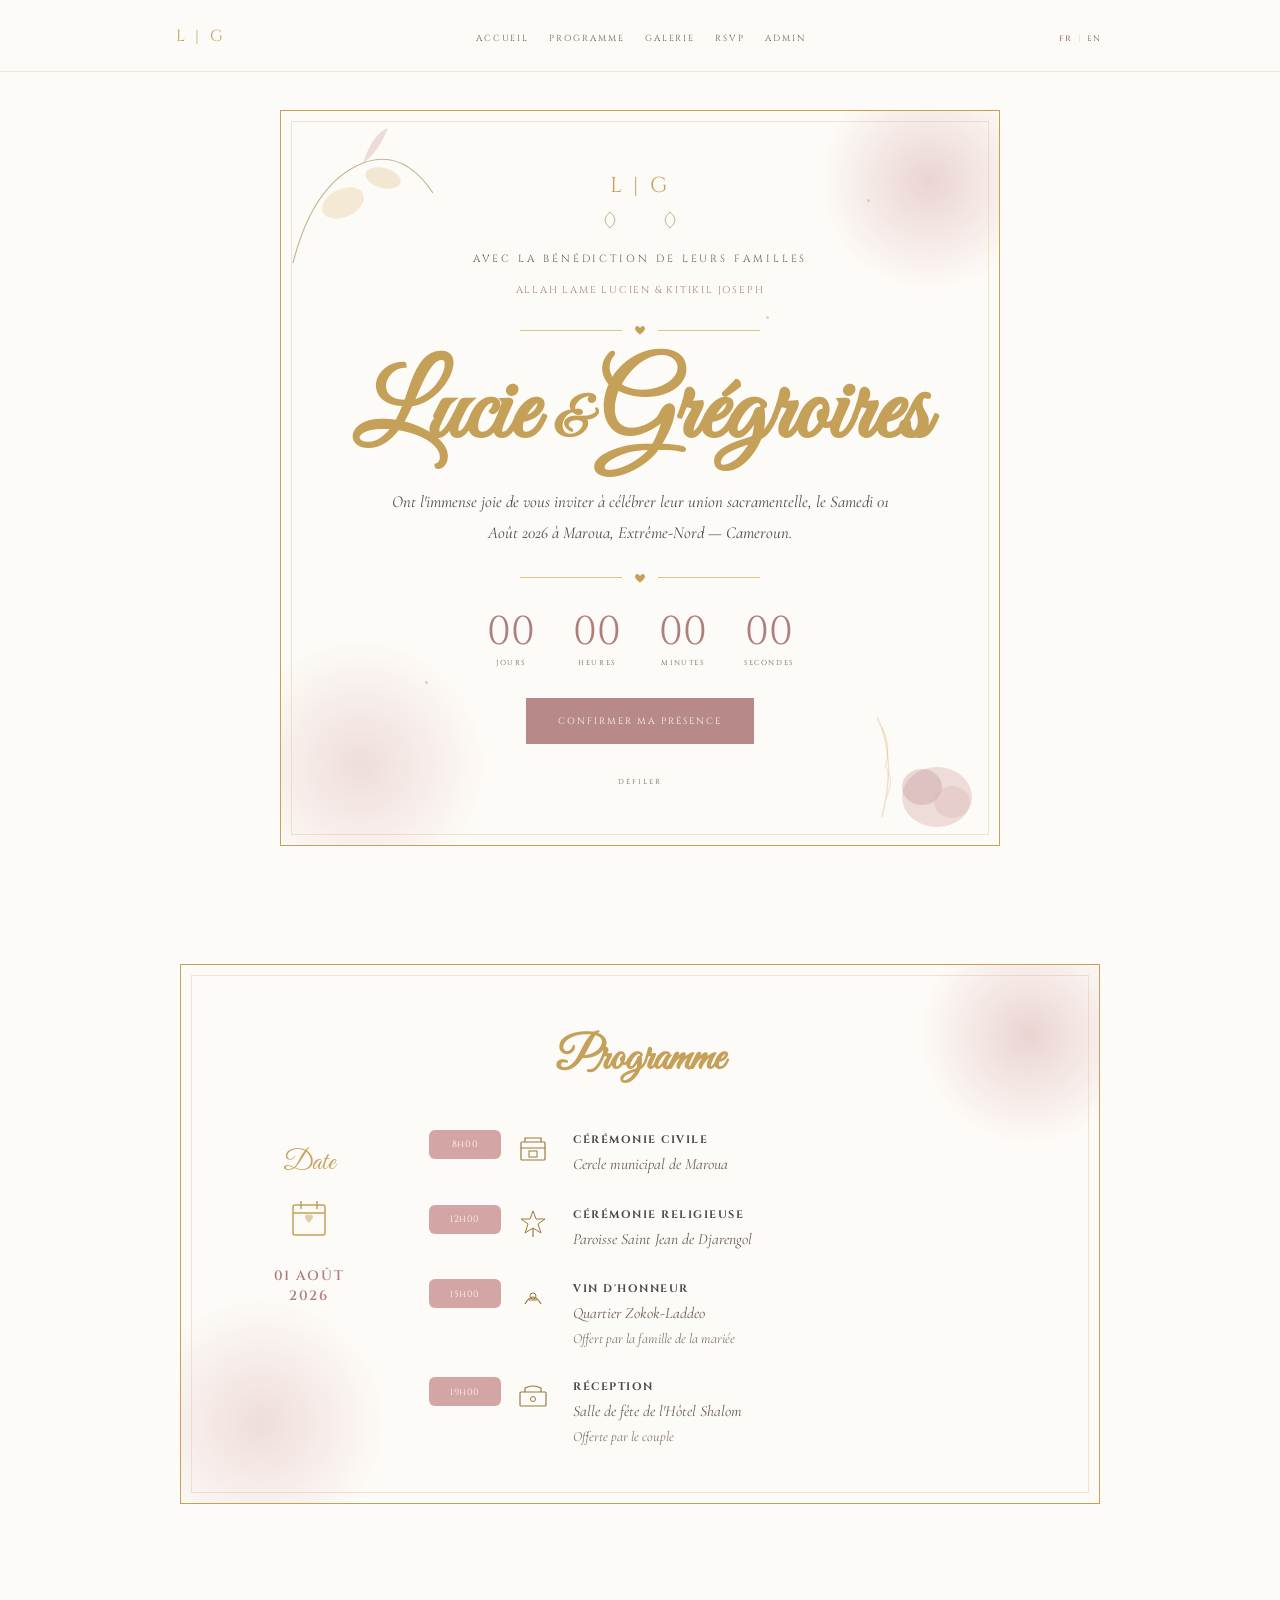
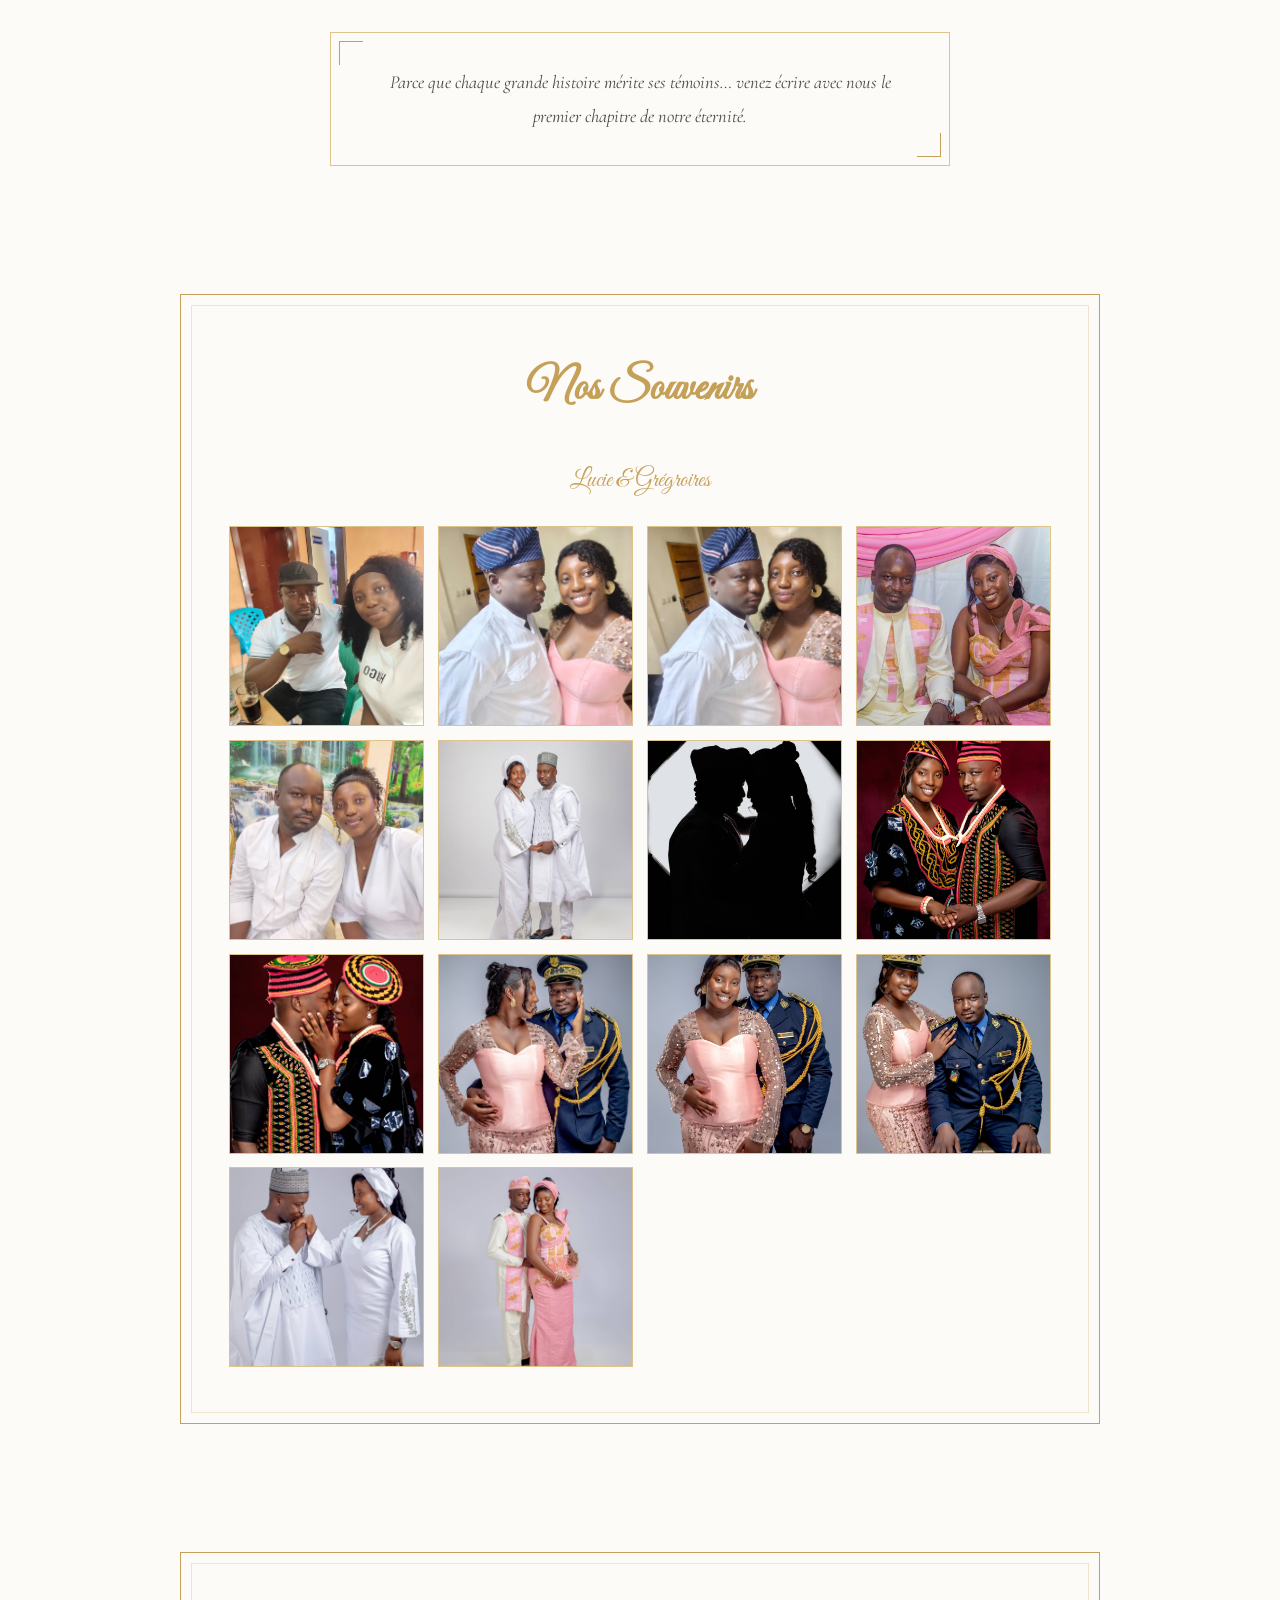
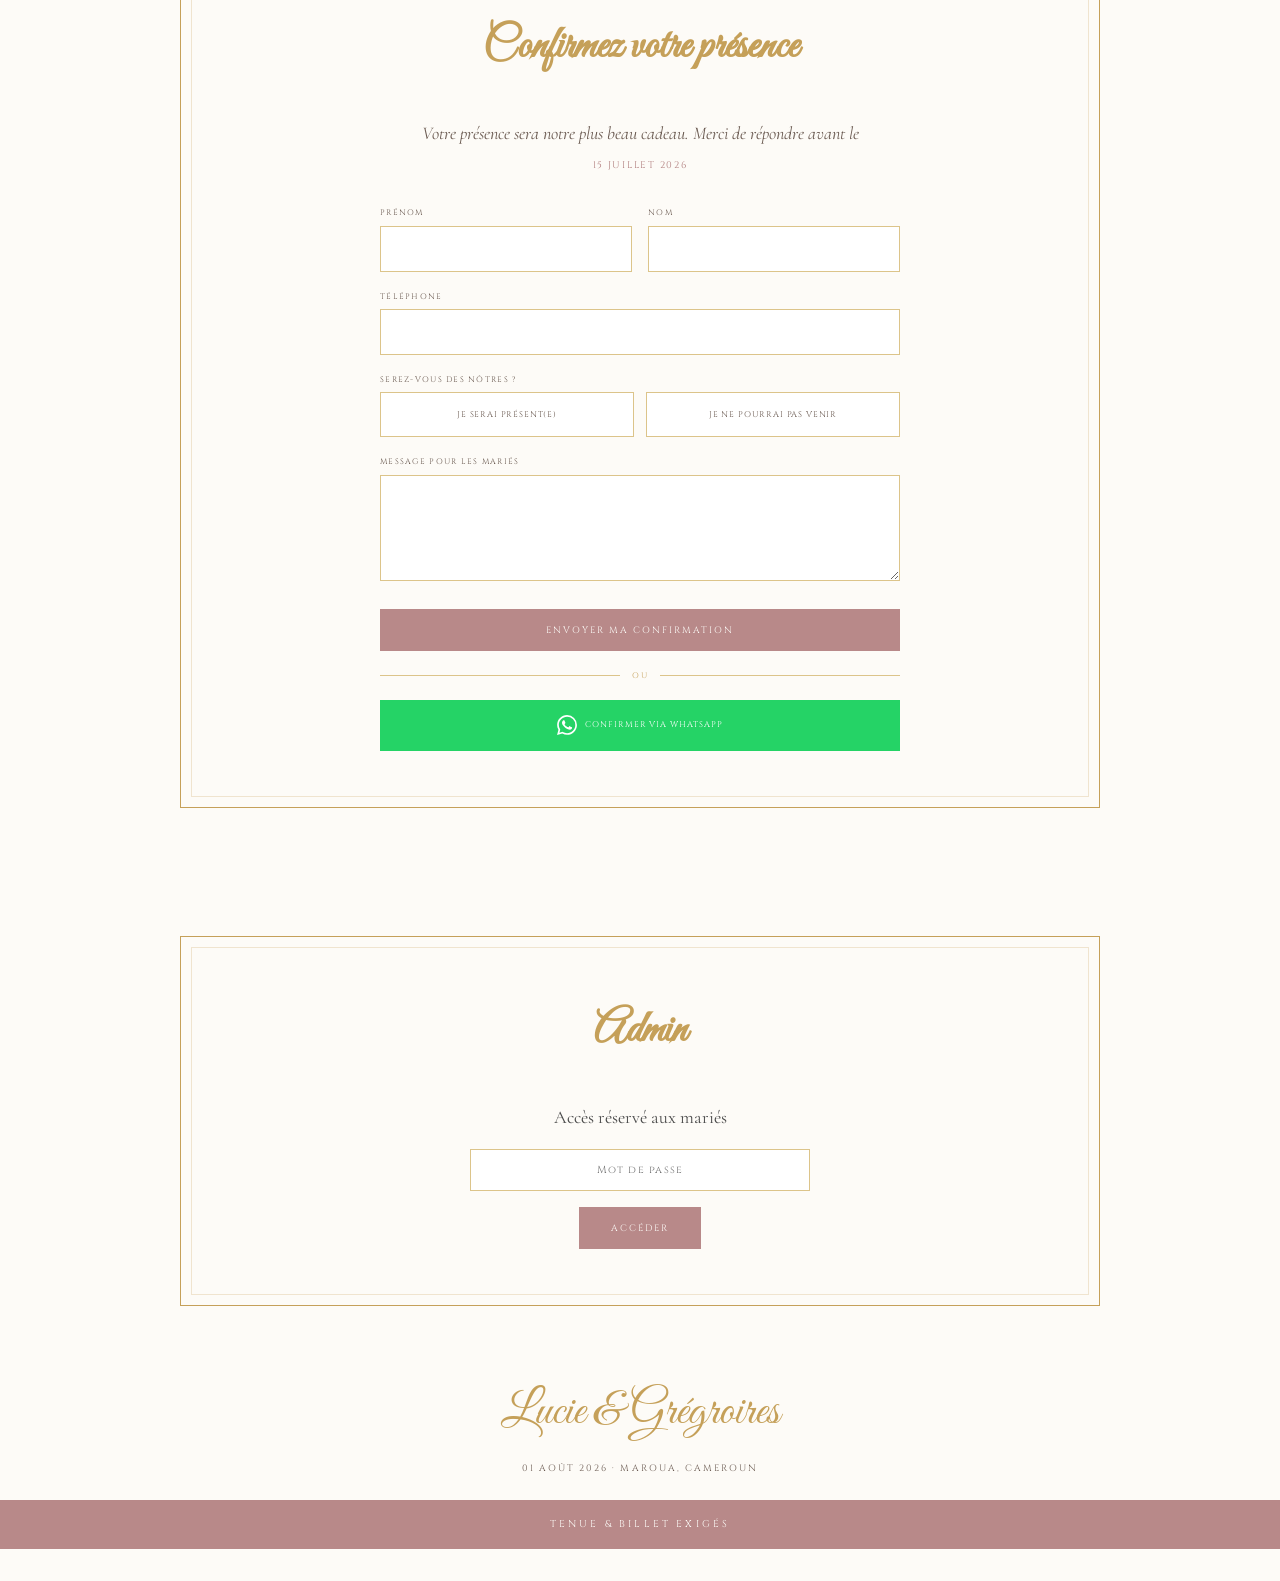
==== index.html @ 11c2cae5 "Corriger familles avec et et prenom Gregroires Co-authored-by: Cursor <cursoragent@cursor.com>" ====
<!DOCTYPE html>
<html lang="fr">
<head>
  <meta charset="UTF-8" />
  <meta name="viewport" content="width=device-width, initial-scale=1.0" />
  <meta name="description" content="Lucie & Grégroires — Mariage le 1er août 2026 à Maroua, Cameroun" />
  <title>Lucie & Grégroires — Mariage</title>
  <link rel="preconnect" href="https://fonts.googleapis.com" />
  <link rel="preconnect" href="https://fonts.gstatic.com" crossorigin />
  <link href="https://fonts.googleapis.com/css2?family=Cinzel:wght@400;500;600&family=Cormorant+Garamond:ital,wght@0,400;0,500;1,400;1,500&family=Great+Vibes&display=swap" rel="stylesheet" />
  <link rel="stylesheet" href="css/style.css" />
</head>
<body>

  <header class="site-header" id="header">
    <nav class="nav">
      <a href="#accueil" class="nav-logo">L | G</a>
      <ul class="nav-links" id="navLinks">
        <li><a href="#accueil" data-i18n="nav.home">Accueil</a></li>
        <li><a href="#programme" data-i18n="nav.program">Programme</a></li>
        <li><a href="#galerie" data-i18n="nav.story">Galerie</a></li>
        <li><a href="#rsvp" data-i18n="nav.rsvp">RSVP</a></li>
        <li><a href="#dashboard" data-i18n="nav.dashboard">Admin</a></li>
      </ul>
      <div class="nav-actions">
        <div class="lang-switch">
          <button type="button" class="lang-btn active" data-lang="fr">FR</button>
          <span class="lang-sep">|</span>
          <button type="button" class="lang-btn" data-lang="en">EN</button>
        </div>
        <button class="nav-toggle" id="navToggle" aria-label="Menu"><span></span><span></span><span></span></button>
      </div>
    </nav>
  </header>

  <!-- ═══ HERO — reproduction du faire-part ═══ -->
  <section class="hero" id="accueil">
    <div class="hero-card invitation-card reveal" id="heroParallax">
      <div class="wc-tr"></div>
      <div class="wc-bl"></div>
      <div class="sparkle-field" aria-hidden="true">
        <span class="sparkle" style="top:12%;right:18%"></span>
        <span class="sparkle" style="top:28%;right:32%;animation-delay:.6s"></span>
        <span class="sparkle" style="bottom:22%;left:20%;animation-delay:1.2s"></span>
      </div>

      <!-- Floral top-left : feuilles dorées -->
      <svg class="floral floral-tl" viewBox="0 0 180 200" fill="none" aria-hidden="true">
        <path d="M20 160 Q40 80 90 60 Q130 45 160 90" stroke="#9a7a3c" stroke-width="1.2" fill="none" opacity=".6"/>
        <ellipse cx="70" cy="100" rx="22" ry="14" fill="#dcc48a" opacity=".35" transform="rotate(-25 70 100)"/>
        <ellipse cx="110" cy="75" rx="18" ry="10" fill="#c5a059" opacity=".25" transform="rotate(15 110 75)"/>
        <path d="M90 60 Q100 30 115 25 Q105 50 90 60" fill="#b88989" opacity=".3"/>
      </svg>
      <!-- Floral bottom-right : pivoine + pampas -->
      <svg class="floral floral-br" viewBox="0 0 160 180" fill="none" aria-hidden="true">
        <ellipse cx="90" cy="120" rx="35" ry="30" fill="#d4a5a5" opacity=".4"/>
        <ellipse cx="75" cy="110" rx="20" ry="18" fill="#b88989" opacity=".35"/>
        <ellipse cx="105" cy="125" rx="18" ry="16" fill="#d4a5a5" opacity=".3"/>
        <path d="M30 40 Q50 80 35 140" stroke="#dcc48a" stroke-width="1.5" fill="none" opacity=".5"/>
        <path d="M35 50 Q45 70 38 90 M38 90 Q48 100 40 120" stroke="#c5a059" stroke-width=".8" fill="none" opacity=".4"/>
      </svg>

      <div class="monogram">
        <div class="monogram-letters">L | G</div>
        <div class="monogram-leaves">
          <svg viewBox="0 0 28 20"><path d="M14 18 Q4 10 14 2 Q24 10 14 18" fill="none" stroke="currentColor" stroke-width=".8"/></svg>
          <svg viewBox="0 0 28 20"><path d="M14 18 Q4 10 14 2 Q24 10 14 18" fill="none" stroke="currentColor" stroke-width=".8"/></svg>
        </div>
      </div>

      <p class="hero-blessing" data-i18n="hero.blessing">Avec la bénédiction de leurs familles</p>
      <div class="hero-families">
        <div data-i18n="hero.families">Allah Lame Lucien & Kitikil Joseph</div>
      </div>

      <div class="heart-divider" aria-hidden="true">
        <svg viewBox="0 0 12 12"><path d="M6 10.5 C6 10.5 1 7 1 4.5 C1 3 2.5 1.5 4 2 C5 2.5 5.5 3.5 6 4 C6.5 3.5 7 2.5 8 2 C9.5 1.5 11 3 11 4.5 C11 7 6 10.5 6 10.5Z"/></svg>
      </div>

      <h1 class="hero-names">
        <span class="hero-name-part l">Lucie</span>
        <span class="amp"> & </span>
        <span class="hero-name-part g">Grégroires</span>
      </h1>

      <p class="hero-invite" data-i18n="hero.invite">Ont l'immense joie de vous inviter à célébrer leur union sacramentelle, le Samedi 01 Août 2026 à Maroua, Extrême-Nord — Cameroun.</p>

      <div class="heart-divider" aria-hidden="true">
        <svg viewBox="0 0 12 12"><path d="M6 10.5 C6 10.5 1 7 1 4.5 C1 3 2.5 1.5 4 2 C5 2.5 5.5 3.5 6 4 C6.5 3.5 7 2.5 8 2 C9.5 1.5 11 3 11 4.5 C11 7 6 10.5 6 10.5Z"/></svg>
      </div>

      <div class="countdown" id="countdown">
        <div class="countdown-item"><div class="countdown-num" id="cd-days">00</div><div class="countdown-label" data-i18n="cd.days">Jours</div></div>
        <div class="countdown-item"><div class="countdown-num" id="cd-hours">00</div><div class="countdown-label" data-i18n="cd.hours">Heures</div></div>
        <div class="countdown-item"><div class="countdown-num" id="cd-mins">00</div><div class="countdown-label" data-i18n="cd.mins">Minutes</div></div>
        <div class="countdown-item"><div class="countdown-num" id="cd-secs">00</div><div class="countdown-label" data-i18n="cd.secs">Secondes</div></div>
      </div>

      <a href="#rsvp" class="btn btn-rose" data-i18n="hero.cta">Confirmer ma présence</a>
      <div class="scroll-hint" data-i18n="hero.scroll">Défiler</div>
    </div>
  </section>

  <!-- ═══ PROGRAMME — layout faire-part (Date | Timeline) ═══ -->
  <section class="section" id="programme">
    <div class="container">
      <div class="invitation-card reveal">
        <div class="wc-tr"></div>
        <div class="wc-bl"></div>

        <h2 class="section-title">Programme</h2>

        <div class="schedule-split">
          <div class="schedule-date-col">
            <p class="schedule-date-label" data-i18n="prog.dateLabel">Date</p>
            <svg class="schedule-date-icon" viewBox="0 0 48 48" fill="none" aria-hidden="true">
              <rect x="8" y="10" width="32" height="30" rx="2" stroke="currentColor" stroke-width="1.5"/>
              <line x1="8" y1="18" x2="40" y2="18" stroke="currentColor" stroke-width="1.5"/>
              <line x1="16" y1="6" x2="16" y2="14" stroke="currentColor" stroke-width="1.5"/>
              <line x1="32" y1="6" x2="32" y2="14" stroke="currentColor" stroke-width="1.5"/>
              <path d="M24 28 C24 28 20 24 20 22 C20 20.5 21 19.5 22.5 19.5 C23.5 19.5 24 20 24 21 C24 20 24.5 19.5 25.5 19.5 C27 19.5 28 20.5 28 22 C28 24 24 28 24 28Z" fill="currentColor" opacity=".5"/>
            </svg>
            <p class="schedule-date-value"><span data-i18n="prog.dateDay">01 AOÛT</span><br><span data-i18n="prog.dateYear">2026</span></p>
          </div>

          <div class="schedule-events">
            <article class="schedule-event">
              <span class="time-badge">8h00</span>
              <svg class="event-icon" viewBox="0 0 32 32" fill="none"><rect x="4" y="10" width="24" height="18" rx="1" stroke="currentColor" stroke-width="1.2"/><path d="M8 10V6h16v4M4 16h24" stroke="currentColor" stroke-width="1.2"/><rect x="12" y="19" width="8" height="6" stroke="currentColor" stroke-width="1"/></svg>
              <div class="event-info">
                <h3 data-i18n="evt.civil.title">Cérémonie Civile</h3>
                <p data-i18n="evt.civil.place">Cercle municipal de Maroua</p>
              </div>
            </article>
            <article class="schedule-event">
              <span class="time-badge">12h00</span>
              <svg class="event-icon" viewBox="0 0 32 32" fill="none"><path d="M16 4 L19 12 L28 12 L21 17 L24 26 L16 21 L8 26 L11 17 L4 12 L13 12 Z" stroke="currentColor" stroke-width="1" fill="none"/><line x1="16" y1="21" x2="16" y2="30" stroke="currentColor" stroke-width="1.2"/></svg>
              <div class="event-info">
                <h3 data-i18n="evt.religious.title">Cérémonie Religieuse</h3>
                <p data-i18n="evt.religious.place">Paroisse Saint Jean de Djarengol</p>
              </div>
            </article>
            <article class="schedule-event">
              <span class="time-badge">15h00</span>
              <svg class="event-icon" viewBox="0 0 32 32" fill="none"><path d="M8 22 Q16 8 24 22" stroke="currentColor" stroke-width="1.2" fill="none"/><line x1="12" y1="18" x2="20" y2="18" stroke="currentColor" stroke-width="1"/><circle cx="16" cy="14" r="3" stroke="currentColor" stroke-width="1"/></svg>
              <div class="event-info">
                <h3 data-i18n="evt.vin.title">Vin d'Honneur</h3>
                <p data-i18n="evt.vin.place">Quartier Zokok-Laddeo</p>
                <p class="note" data-i18n="evt.vin.note">Offert par la famille de la mariée</p>
              </div>
            </article>
            <article class="schedule-event">
              <span class="time-badge">19h00</span>
              <svg class="event-icon" viewBox="0 0 32 32" fill="none"><rect x="3" y="12" width="26" height="14" rx="1" stroke="currentColor" stroke-width="1.2"/><path d="M8 12V8 Q16 4 24 8v4" stroke="currentColor" stroke-width="1.2" fill="none"/><circle cx="16" cy="19" r="2.5" stroke="currentColor" stroke-width="1"/></svg>
              <div class="event-info">
                <h3 data-i18n="evt.reception.title">Réception</h3>
                <p data-i18n="evt.reception.place">Salle de fête de l'Hôtel Shalom</p>
                <p class="note" data-i18n="evt.reception.note">Offerte par le couple</p>
              </div>
            </article>
          </div>
        </div>
      </div>
    </div>
  </section>

  <!-- ═══ CITATION (cadre doré du faire-part) ═══ -->
  <section class="section">
    <div class="container reveal">
      <div class="quote-frame">
        <p class="quote-text" data-i18n="quote.text">Parce que chaque grande histoire mérite ses témoins… venez écrire avec nous le premier chapitre de notre éternité.</p>
      </div>
    </div>
  </section>

  <!-- ═══ GALERIE PHOTOS ═══ -->
  <section class="section" id="galerie">
    <div class="container">
      <div class="invitation-card reveal">
        <h2 class="section-title" data-i18n="story.title">Nos Souvenirs</h2>
        <p style="text-align:center;font-family:var(--font-script);font-size:1.5rem;color:var(--gold)" data-i18n="story.sub">Lucie & Grégroires</p>
        <div class="photo-gallery" id="photoGallery"></div>
      </div>
    </div>
  </section>

  <!-- ═══ RSVP ═══ -->
  <section class="section" id="rsvp">
    <div class="container">
      <div class="invitation-card reveal">
        <h2 class="section-title" data-i18n="rsvp.title">Confirmez votre présence</h2>
        <p class="rsvp-intro" data-i18n="rsvp.intro">Votre présence sera notre plus beau cadeau. Merci de répondre avant le</p>
        <p class="rsvp-deadline" data-i18n="rsvp.deadline">15 Juillet 2026</p>

        <form class="rsvp-form" id="rsvpForm">
          <div class="form-row two-col">
            <div><label for="firstName" data-i18n="rsvp.first">Prénom</label><input type="text" id="firstName" required autocomplete="given-name" /></div>
            <div><label for="lastName" data-i18n="rsvp.last">Nom</label><input type="text" id="lastName" required autocomplete="family-name" /></div>
          </div>
          <div class="form-row"><label for="phone" data-i18n="rsvp.phone">Téléphone</label><input type="tel" id="phone" required autocomplete="tel" /></div>
          <div class="form-row">
            <label data-i18n="rsvp.attend">Serez-vous des nôtres ?</label>
            <div class="attendance-toggle">
              <button type="button" class="attendance-btn" data-value="yes" data-i18n="rsvp.yes">Je serai présent(e)</button>
              <button type="button" class="attendance-btn" data-value="no" data-i18n="rsvp.no">Je ne pourrai pas venir</button>
            </div>
          </div>
          <div class="form-row guests-row" id="guestsRow">
            <label for="guests" data-i18n="rsvp.guests">Nombre de personnes</label>
            <select id="guests"><option value="1">1</option><option value="2">2</option><option value="3">3</option><option value="4">4</option><option value="5">5</option></select>
          </div>
          <div class="form-row"><label for="message" data-i18n="rsvp.message">Message pour les mariés</label><textarea id="message" rows="4"></textarea></div>
          <button type="submit" class="btn btn-rose" style="width:100%" data-i18n="rsvp.submit">Envoyer ma confirmation</button>
          <div class="rsvp-or" data-i18n="rsvp.or">OU</div>
          <a href="#" class="btn-whatsapp" id="whatsappBtn" target="_blank" rel="noopener">
            <svg viewBox="0 0 24 24"><path d="M17.472 14.382c-.297-.149-1.758-.867-2.03-.967-.273-.099-.471-.148-.67.15-.197.297-.767.966-.94 1.164-.173.199-.347.223-.644.075-.297-.15-1.255-.463-2.39-1.475-.883-.788-1.48-1.761-1.653-2.059-.173-.297-.018-.458.13-.606.134-.133.298-.347.446-.52.149-.174.198-.298.298-.497.099-.198.05-.371-.025-.52-.075-.149-.669-1.612-.916-2.207-.242-.579-.487-.5-.669-.51-.173-.008-.371-.01-.57-.01-.198 0-.52.074-.792.372-.272.297-1.04 1.016-1.04 2.479 0 1.462 1.065 2.875 1.213 3.074.149.198 2.096 3.2 5.077 4.487.709.306 1.262.489 1.694.625.712.227 1.36.195 1.871.118.571-.085 1.758-.719 2.006-1.413.248-.694.248-1.289.173-1.413-.074-.124-.272-.198-.57-.347m-5.421 7.403h-.004a9.87 9.87 0 01-5.031-1.378l-.361-.214-3.741.982.998-3.648-.235-.374a9.86 9.86 0 01-1.51-5.26c.001-5.45 4.436-9.884 9.888-9.884 2.64 0 5.122 1.03 6.988 2.898a9.825 9.825 0 012.893 6.994c-.003 5.45-4.435 9.884-9.885 9.884m8.413-18.297A11.815 11.815 0 0012.05 0C5.495 0 .16 5.335.157 11.892c0 2.096.547 4.142 1.588 5.945L.057 24l6.305-1.654a11.882 11.882 0 005.683 1.448h.005c6.554 0 11.89-5.335 11.893-11.893a11.821 11.821 0 00-3.48-8.413z"/></svg>
            <span data-i18n="rsvp.whatsapp">Confirmer via WhatsApp</span>
          </a>
        </form>

        <div class="rsvp-success" id="rsvpSuccess">
          <p class="success-title" data-i18n="rsvp.success.title">Merci !</p>
          <p data-i18n="rsvp.success.text">Votre confirmation a été enregistrée.</p>
        </div>
      </div>
    </div>
  </section>

  <!-- ═══ TABLEAU DE BORD ═══ -->
  <section class="section" id="dashboard">
    <div class="container">
      <div class="invitation-card reveal">
        <h2 class="section-title">Admin</h2>
        <div class="dashboard-lock" id="dashLock">
          <p data-i18n="dash.lock">Accès réservé aux mariés</p>
          <input type="password" id="dashPassword" placeholder="Mot de passe" data-i18n-placeholder="dash.placeholder" />
          <button type="button" class="btn btn-rose" id="dashUnlock" data-i18n="dash.unlock">Accéder</button>
          <p id="dashError" style="color:var(--rose);font-size:.85rem;margin-top:.75rem;display:none" data-i18n="dash.error">Mot de passe incorrect</p>
        </div>
        <div class="dashboard-panel" id="dashPanel">
          <div class="stats-grid">
            <div class="stat-card"><div class="stat-num" id="statTotal">0</div><div class="stat-label" data-i18n="dash.total">Réponses</div></div>
            <div class="stat-card"><div class="stat-num" id="statYes">0</div><div class="stat-label" data-i18n="dash.yes">Présents</div></div>
            <div class="stat-card"><div class="stat-num" id="statNo">0</div><div class="stat-label" data-i18n="dash.no">Absents</div></div>
            <div class="stat-card"><div class="stat-num" id="statGuests">0</div><div class="stat-label" data-i18n="dash.guests">Personnes</div></div>
          </div>
          <div class="dashboard-table-wrap">
            <table class="dashboard-table">
              <thead><tr>
                <th data-i18n="dash.col.name">Nom</th><th data-i18n="dash.col.phone">Téléphone</th>
                <th data-i18n="dash.col.attend">Présence</th><th data-i18n="dash.col.nb">Nb</th>
                <th data-i18n="dash.col.msg">Message</th><th data-i18n="dash.col.date">Date</th>
              </tr></thead>
              <tbody id="dashTableBody"></tbody>
            </table>
          </div>
          <button type="button" class="btn btn-dark" id="exportCsv" data-i18n="dash.export">Exporter CSV</button>
        </div>
      </div>
    </div>
  </section>

  <!-- ═══ FOOTER — ruban rose du faire-part ═══ -->
  <footer class="site-footer">
    <p class="footer-card">Lucie & Grégroires</p>
    <p class="footer-meta" data-i18n="footer.meta">01 Août 2026 · Maroua, Cameroun</p>
    <div class="footer-ribbon" data-i18n="footer.dress">Tenue & Billet Exigés</div>
  </footer>

  <script src="js/app.js"></script>
</body>
</html>
---- css/style.css ----
/* Lucie & Grégroires — thème faire-part */

:root {
  --paper: #fdfbf7;
  --white: #ffffff;
  --rose: #b07d7d;
  --rose-soft: #d4a5a5;
  --rose-banner: #b88989;
  --gold: #c5a059;
  --gold-light: #dcc48a;
  --gold-dark: #9a7a3c;
  --text: #4a4a4a;
  --text-soft: #6b5b52;
  --brown: #5c4033;
  --whatsapp: #25d366;
  --header-h: 72px;
  --frame: 1px solid var(--gold);
  --font-script: "Great Vibes", cursive;
  --font-display: "Cinzel", Georgia, serif;
  --font-body: "Cormorant Garamond", Georgia, serif;
}

*, *::before, *::after { box-sizing: border-box; margin: 0; padding: 0; }
html { scroll-behavior: smooth; }
body {
  font-family: var(--font-body);
  font-size: 1.125rem;
  line-height: 1.75;
  color: var(--text);
  background: var(--paper);
  overflow-x: hidden;
}
img { max-width: 100%; display: block; }
a { color: var(--rose); text-decoration: none; }
a:hover { color: var(--brown); }

.container { width: min(920px, 92vw); margin: 0 auto; }
.reveal { opacity: 0; transform: translateY(28px); transition: opacity .85s ease, transform .85s ease; }
.reveal.visible { opacity: 1; transform: translateY(0); }

/* ── Cadre faire-part ── */
.invitation-card {
  position: relative;
  background: var(--paper);
  border: var(--frame);
  padding: clamp(2rem, 5vw, 3.5rem) clamp(1.5rem, 4vw, 3rem);
  margin: 0 auto;
  overflow: hidden;
}
.invitation-card::before {
  content: "";
  position: absolute;
  inset: 10px;
  border: 1px solid rgba(197, 160, 89, .25);
  pointer-events: none;
}

.wc-tr {
  position: absolute; top: -40px; right: -40px;
  width: 220px; height: 220px;
  background: radial-gradient(circle, rgba(212,165,165,.45) 0%, transparent 70%);
  pointer-events: none;
}
.wc-bl {
  position: absolute; bottom: -50px; left: -50px;
  width: 260px; height: 260px;
  background: radial-gradient(circle, rgba(212,165,165,.35) 0%, transparent 68%);
  pointer-events: none;
}
.sparkle-field { position: absolute; inset: 0; pointer-events: none; }
.sparkle {
  position: absolute; width: 3px; height: 3px;
  background: var(--gold); border-radius: 50%; opacity: .45;
  animation: twinkle 2.8s ease-in-out infinite;
}
@keyframes twinkle { 0%,100%{opacity:.2} 50%{opacity:.8} }

.floral { position: absolute; pointer-events: none; opacity: .9; }
.floral-tl { top: -8px; left: -8px; width: min(180px, 28vw); }
.floral-br { bottom: -12px; right: -8px; width: min(160px, 26vw); }

/* ── Monogramme ── */
.monogram {
  text-align: center;
  margin-bottom: 1.25rem;
}
.monogram-letters {
  font-family: var(--font-display);
  font-size: 1.35rem;
  letter-spacing: .15em;
  color: var(--gold);
}
.monogram-leaves {
  display: flex; justify-content: center; gap: 2rem;
  margin-top: .35rem;
  color: var(--gold-dark);
  opacity: .7;
}
.monogram-leaves svg { width: 28px; height: 20px; }

.heart-divider {
  display: flex; align-items: center; justify-content: center;
  gap: .75rem; margin: 1.5rem auto; max-width: 240px;
}
.heart-divider::before, .heart-divider::after {
  content: ""; flex: 1; height: 1px; background: var(--gold-light);
}
.heart-divider svg { width: 12px; height: 12px; fill: var(--gold); flex-shrink: 0; }

/* ── Nav ── */
.site-header {
  position: fixed; top: 0; left: 0; right: 0; z-index: 200;
  height: var(--header-h);
  background: rgba(253, 251, 247, .92);
  backdrop-filter: blur(12px);
  border-bottom: 1px solid rgba(197, 160, 89, .25);
  transition: transform .35s ease;
}
.site-header.hidden { transform: translateY(-100%); }
.nav {
  max-width: 960px; margin: 0 auto; height: 100%;
  display: flex; align-items: center; justify-content: space-between;
  padding: 0 1rem; gap: .75rem;
}
.nav-logo {
  font-family: var(--font-display);
  font-size: 1rem; letter-spacing: .2em;
  color: var(--gold); text-decoration: none;
}
.nav-links { display: flex; list-style: none; gap: 1.25rem; }
.nav-links a {
  font-family: var(--font-display);
  font-size: .55rem; letter-spacing: .22em; text-transform: uppercase;
  color: var(--text-soft); text-decoration: none;
}
.nav-links a:hover { color: var(--rose); }
.nav-actions { display: flex; align-items: center; gap: .5rem; }
.lang-btn {
  background: none; border: none; cursor: pointer;
  font-family: var(--font-display); font-size: .5rem; letter-spacing: .12em;
  color: var(--text-soft); padding: .2rem;
}
.lang-btn.active { color: var(--rose); font-weight: 600; }
.lang-sep { color: var(--gold-light); font-size: .55rem; }
.nav-toggle { display: none; background: none; border: none; cursor: pointer; width: 32px; padding: 4px; }
.nav-toggle span { display: block; height: 1.5px; background: var(--text); margin: 5px 0; transition: .3s; }
.nav-toggle.open span:nth-child(1) { transform: translateY(6.5px) rotate(45deg); }
.nav-toggle.open span:nth-child(2) { opacity: 0; }
.nav-toggle.open span:nth-child(3) { transform: translateY(-6.5px) rotate(-45deg); }

/* ── Hero / faire-part principal ── */
.hero {
  min-height: 100vh;
  display: flex; align-items: center; justify-content: center;
  padding: calc(var(--header-h) + 2rem) 1rem 3rem;
}
.hero-card { max-width: 720px; width: 100%; text-align: center; }
.hero-blessing {
  font-family: var(--font-display);
  font-size: .65rem; letter-spacing: .28em; text-transform: uppercase;
  color: var(--text-soft); margin-bottom: .75rem;
}
.hero-families {
  font-family: var(--font-display);
  font-size: .62rem; letter-spacing: .18em; text-transform: uppercase;
  color: var(--rose); line-height: 2;
  margin-bottom: 1rem;
}
.hero-names {
  font-family: var(--font-script);
  font-size: clamp(4rem, 14vw, 6.5rem);
  line-height: 1.05;
  color: var(--gold);
  margin-bottom: 1rem;
  text-shadow: 0 1px 0 rgba(255,255,255,.5);
}
.hero-names .amp { font-size: .55em; vertical-align: middle; }
.hero-name-part { display: inline-block; opacity: 0; animation: fadeUp 1s ease both; }
.hero-name-part.l { animation-delay: .25s; }
.hero-name-part.g { animation-delay: .9s; }
@keyframes fadeUp { from{opacity:0;transform:translateY(18px)} to{opacity:1;transform:none} }

.hero-invite {
  font-family: var(--font-body);
  font-size: 1.05rem; font-style: italic;
  color: var(--text); max-width: 520px; margin: 0 auto 1.5rem;
  line-height: 1.85;
}

.countdown {
  display: flex; justify-content: center; flex-wrap: wrap;
  gap: clamp(.5rem, 3vw, 1.75rem); margin: 1.75rem 0;
}
.countdown-item { text-align: center; min-width: 58px; }
.countdown-num {
  font-family: var(--font-display);
  font-size: clamp(1.75rem, 5vw, 2.5rem);
  color: var(--rose); line-height: 1;
  transition: transform .25s, opacity .25s;
}
.countdown-num.tick { transform: scale(1.06); opacity: .65; }
.countdown-label {
  font-family: var(--font-display);
  font-size: .45rem; letter-spacing: .22em; text-transform: uppercase;
  color: var(--text-soft); margin-top: .35rem;
}

.btn {
  display: inline-block;
  font-family: var(--font-display);
  font-size: .58rem; letter-spacing: .22em; text-transform: uppercase;
  padding: .95rem 2rem; border: none; cursor: pointer;
  transition: transform .2s, box-shadow .2s; text-decoration: none;
}
.btn-rose {
  background: var(--rose-banner);
  color: var(--paper);
}
.btn-rose:hover {
  transform: translateY(-2px);
  box-shadow: 0 8px 22px rgba(176,125,125,.35);
  color: var(--paper);
}
.scroll-hint {
  margin-top: 2rem;
  font-family: var(--font-display);
  font-size: .45rem; letter-spacing: .28em; text-transform: uppercase;
  color: var(--text-soft);
  animation: floatY 2.5s ease-in-out infinite;
}
@keyframes floatY { 0%,100%{transform:translateY(0)} 50%{transform:translateY(6px)} }

/* ── Programme (layout faire-part) ── */
.section { padding: 4rem 1rem; }
.section-title {
  font-family: var(--font-script);
  font-size: clamp(2rem, 6vw, 2.75rem);
  color: var(--gold);
  text-align: center;
  margin-bottom: 2rem;
}

.schedule-split {
  display: grid;
  grid-template-columns: 160px 1fr;
  gap: 2rem 2.5rem;
  align-items: start;
  text-align: left;
}
.schedule-date-col { text-align: center; padding-top: .5rem; }
.schedule-date-label {
  font-family: var(--font-script);
  font-size: 1.75rem;
  color: var(--gold);
  margin-bottom: .5rem;
}
.schedule-date-icon { width: 48px; height: 48px; margin: 0 auto .75rem; color: var(--gold); }
.schedule-date-value {
  font-family: var(--font-display);
  font-size: .85rem; letter-spacing: .12em;
  color: var(--rose); font-weight: 600;
  line-height: 1.5;
}

.schedule-events { display: flex; flex-direction: column; gap: 1.75rem; }
.schedule-event {
  display: grid;
  grid-template-columns: 72px 40px 1fr;
  gap: .75rem 1rem;
  align-items: start;
}
.time-badge {
  display: inline-flex; align-items: center; justify-content: center;
  background: var(--rose-soft);
  color: var(--paper);
  font-family: var(--font-display);
  font-size: .58rem; letter-spacing: .06em;
  padding: .4rem .55rem;
  border-radius: 6px;
  min-width: 58px;
}
.event-icon { width: 32px; height: 32px; color: var(--gold-dark); margin-top: .15rem; }
.event-info h3 {
  font-family: var(--font-display);
  font-size: .68rem; letter-spacing: .14em; text-transform: uppercase;
  color: var(--text); margin-bottom: .25rem;
}
.event-info p {
  font-family: var(--font-body);
  font-style: italic; font-size: .98rem;
  color: var(--text-soft); line-height: 1.5;
}
.event-info .note { font-size: .88rem; margin-top: .15rem; opacity: .85; }

/* ── Citation encadrée ── */
.quote-frame {
  position: relative;
  max-width: 620px; margin: 0 auto;
  padding: 2rem 2.5rem;
  text-align: center;
  border: 1px solid var(--gold-light);
}
.quote-frame::before, .quote-frame::after {
  content: ""; position: absolute; width: 24px; height: 24px;
  border-color: var(--gold); border-style: solid;
}
.quote-frame::before { top: 8px; left: 8px; border-width: 1px 0 0 1px; }
.quote-frame::after { bottom: 8px; right: 8px; border-width: 0 1px 1px 0; }
.quote-text {
  font-family: var(--font-body);
  font-style: italic; font-size: 1.15rem;
  color: var(--text); line-height: 1.85;
}

/* ── Galerie ── */
.photo-gallery {
  display: grid;
  grid-template-columns: repeat(auto-fill, minmax(180px, 1fr));
  gap: .85rem;
  margin-top: 1.5rem;
}
.photo-gallery img {
  width: 100%; height: 200px; object-fit: cover;
  border: 1px solid var(--gold-light);
  transition: transform .3s;
}
.photo-gallery img:hover { transform: scale(1.02); }

/* ── RSVP ── */
.rsvp-intro { text-align: center; font-style: italic; color: var(--text-soft); }
.rsvp-deadline {
  text-align: center; margin: .5rem 0 2rem;
  font-family: var(--font-display);
  font-size: .6rem; letter-spacing: .18em; text-transform: uppercase;
  color: var(--rose);
}
.rsvp-form { display: flex; flex-direction: column; gap: 1.1rem; max-width: 520px; margin: 0 auto; }
.form-row label {
  display: block;
  font-family: var(--font-display);
  font-size: .5rem; letter-spacing: .16em; text-transform: uppercase;
  color: var(--text-soft); margin-bottom: .35rem;
}
.form-row input, .form-row select, .form-row textarea {
  width: 100%; padding: .75rem .9rem;
  font-family: var(--font-body); font-size: 1rem;
  border: 1px solid var(--gold-light);
  background: var(--white); color: var(--text);
  border-radius: 0;
}
.form-row.two-col { display: grid; grid-template-columns: 1fr 1fr; gap: 1rem; }
.attendance-toggle { display: grid; grid-template-columns: 1fr 1fr; gap: .75rem; }
.attendance-btn {
  padding: 1rem .75rem; border: 1px solid var(--gold-light);
  background: var(--white); cursor: pointer;
  font-family: var(--font-display);
  font-size: .52rem; letter-spacing: .1em; text-transform: uppercase;
  color: var(--text-soft); transition: .25s;
}
.attendance-btn.selected {
  background: var(--rose-banner); border-color: var(--rose-banner);
  color: var(--paper);
}
.guests-row { display: none; }
.guests-row.show { display: block; }
.rsvp-or {
  display: flex; align-items: center; gap: .75rem;
  font-family: var(--font-display); font-size: .5rem; letter-spacing: .2em; color: var(--gold);
}
.rsvp-or::before, .rsvp-or::after { content: ""; flex: 1; height: 1px; background: var(--gold-light); }
.btn-whatsapp {
  display: flex; align-items: center; justify-content: center; gap: .5rem;
  width: 100%; padding: .95rem;
  background: var(--whatsapp); color: white;
  font-family: var(--font-display);
  font-size: .52rem; letter-spacing: .12em; text-transform: uppercase;
  border: none; cursor: pointer; text-decoration: none;
}
.btn-whatsapp svg { width: 20px; height: 20px; fill: currentColor; }
.rsvp-success { display: none; text-align: center; padding: 2rem 0; }
.rsvp-success.show { display: block; }
.success-title { font-family: var(--font-script); font-size: 2.25rem; color: var(--gold); }

/* ── Dashboard ── */
.dashboard-lock { max-width: 340px; margin: 0 auto; text-align: center; }
.dashboard-lock input {
  width: 100%; padding: .8rem; margin: 1rem 0;
  border: 1px solid var(--gold-light); text-align: center;
  font-family: var(--font-display); font-size: .65rem; letter-spacing: .12em;
}
.dashboard-panel { display: none; }
.dashboard-panel.unlocked { display: block; }
.stats-grid {
  display: grid; grid-template-columns: repeat(4, 1fr);
  gap: .75rem; margin: 1.5rem 0;
}
.stat-card {
  border: 1px solid var(--gold-light); background: var(--white);
  padding: 1rem; text-align: center;
}
.stat-num { font-family: var(--font-display); font-size: 1.5rem; color: var(--rose); }
.stat-label {
  font-family: var(--font-display); font-size: .42rem;
  letter-spacing: .12em; text-transform: uppercase; color: var(--text-soft);
}
.dashboard-table-wrap { overflow-x: auto; border: 1px solid var(--gold-light); background: var(--white); }
.dashboard-table { width: 100%; border-collapse: collapse; font-size: .88rem; }
.dashboard-table th {
  font-family: var(--font-display); font-size: .48rem; letter-spacing: .1em;
  text-transform: uppercase; background: var(--paper);
  padding: .7rem; text-align: left; border-bottom: 1px solid var(--gold-light);
}
.dashboard-table td { padding: .65rem; border-bottom: 1px solid rgba(197,160,89,.15); color: var(--text-soft); }
.empty-cell { text-align: center; padding: 2rem !important; }
.badge { font-family: var(--font-display); font-size: .45rem; letter-spacing: .08em; text-transform: uppercase; padding: .2rem .5rem; }
.badge-yes { background: rgba(37,211,102,.12); color: #1a7a3a; }
.badge-no { background: rgba(176,125,125,.15); color: var(--rose); }
.btn-dark { background: var(--brown); color: var(--paper); margin-top: 1rem; }

/* ── Footer ruban ── */
.site-footer { text-align: center; padding: 0 0 2rem; }
.footer-card {
  font-family: var(--font-script);
  font-size: clamp(2rem, 7vw, 3rem);
  color: var(--gold);
  margin-bottom: .35rem;
}
.footer-meta {
  font-family: var(--font-display);
  font-size: .58rem; letter-spacing: .22em; text-transform: uppercase;
  color: var(--text-soft); margin-bottom: 1.5rem;
}
.footer-ribbon {
  background: var(--rose-banner);
  color: var(--paper);
  font-family: var(--font-display);
  font-size: .62rem; letter-spacing: .32em; text-transform: uppercase;
  padding: 1rem 1.5rem;
  margin-top: 1rem;
}

@media (max-width: 640px) {
  .nav-links {
    position: fixed; top: var(--header-h); left: 0; right: 0;
    background: rgba(253,251,247,.98);
    flex-direction: column; align-items: center;
    padding: 1.25rem; gap: 1rem;
    border-bottom: 1px solid var(--gold-light);
    transform: translateY(-120%); opacity: 0; pointer-events: none;
    transition: .35s;
  }
  .nav-links.open { transform: none; opacity: 1; pointer-events: auto; }
  .nav-toggle { display: block; }
  .schedule-split { grid-template-columns: 1fr; text-align: center; }
  .schedule-event { grid-template-columns: 1fr; text-align: center; justify-items: center; }
  .form-row.two-col, .attendance-toggle, .stats-grid { grid-template-columns: 1fr; }
}
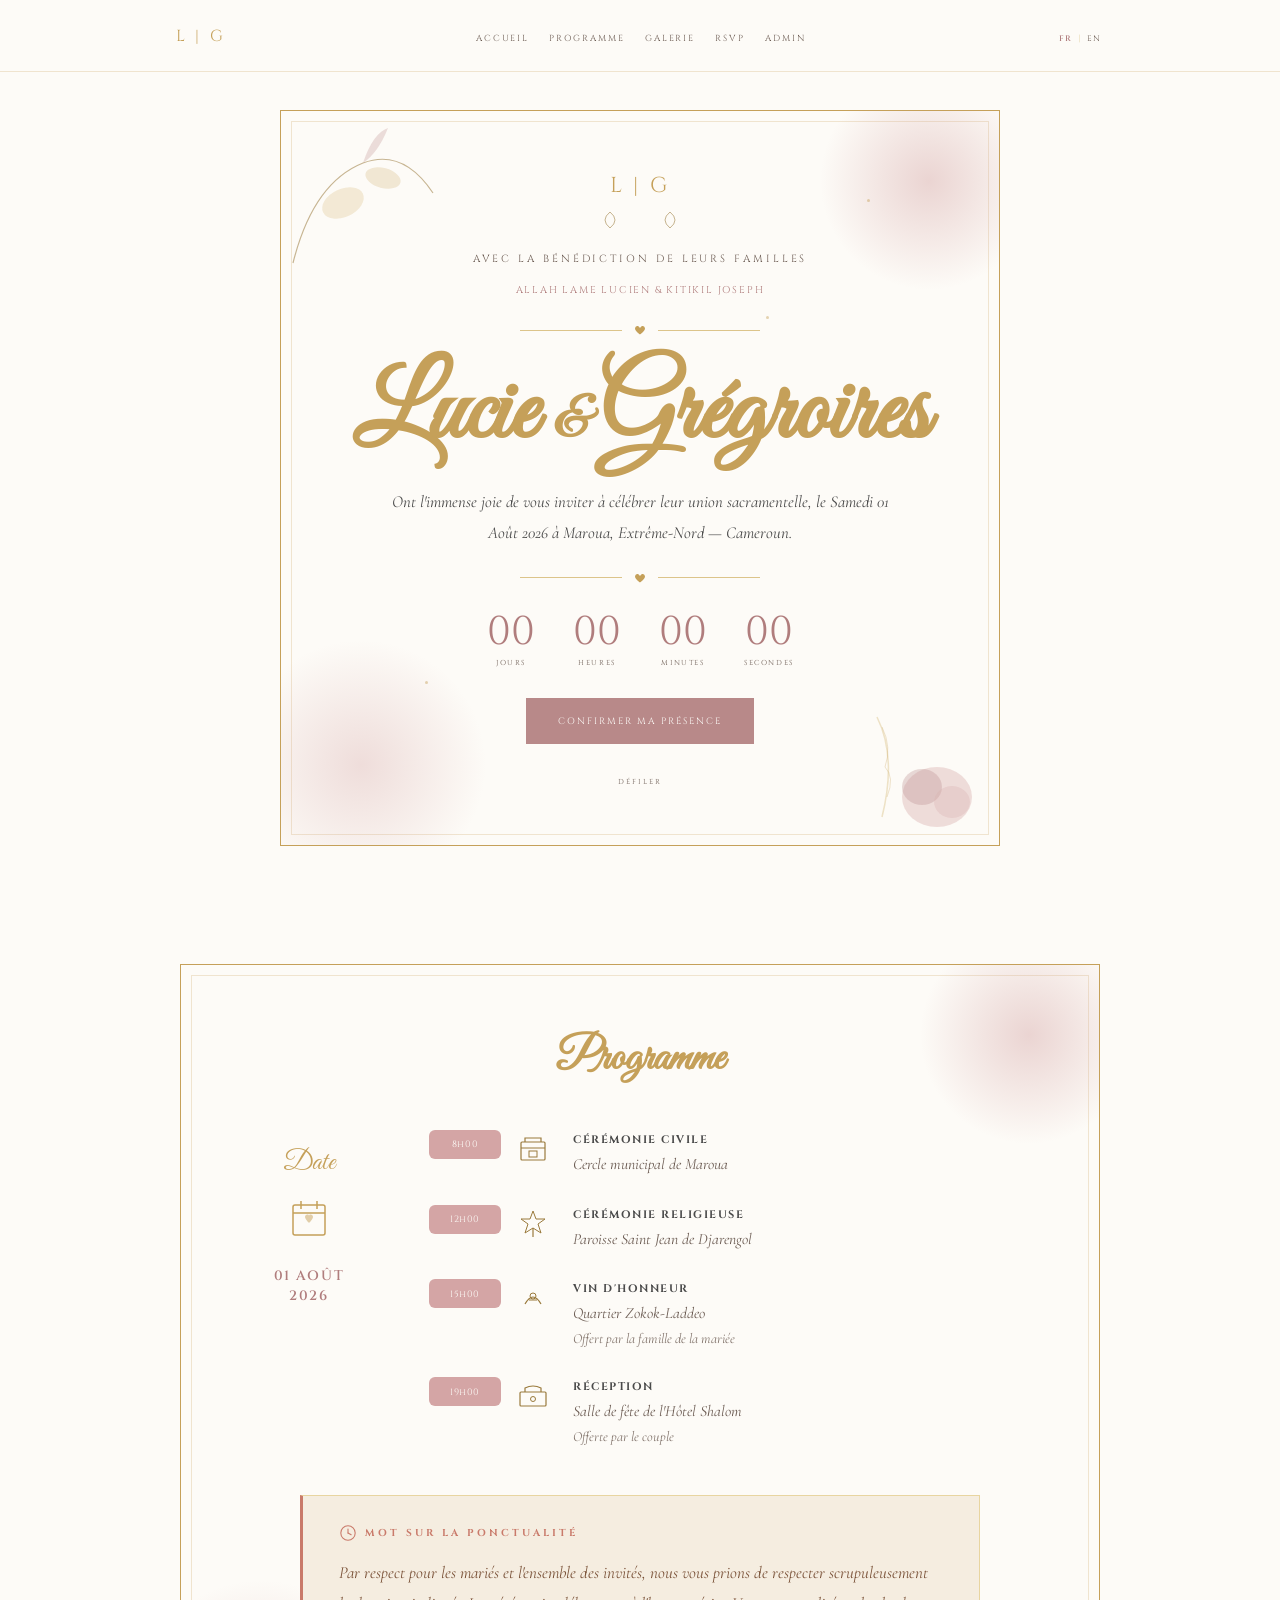
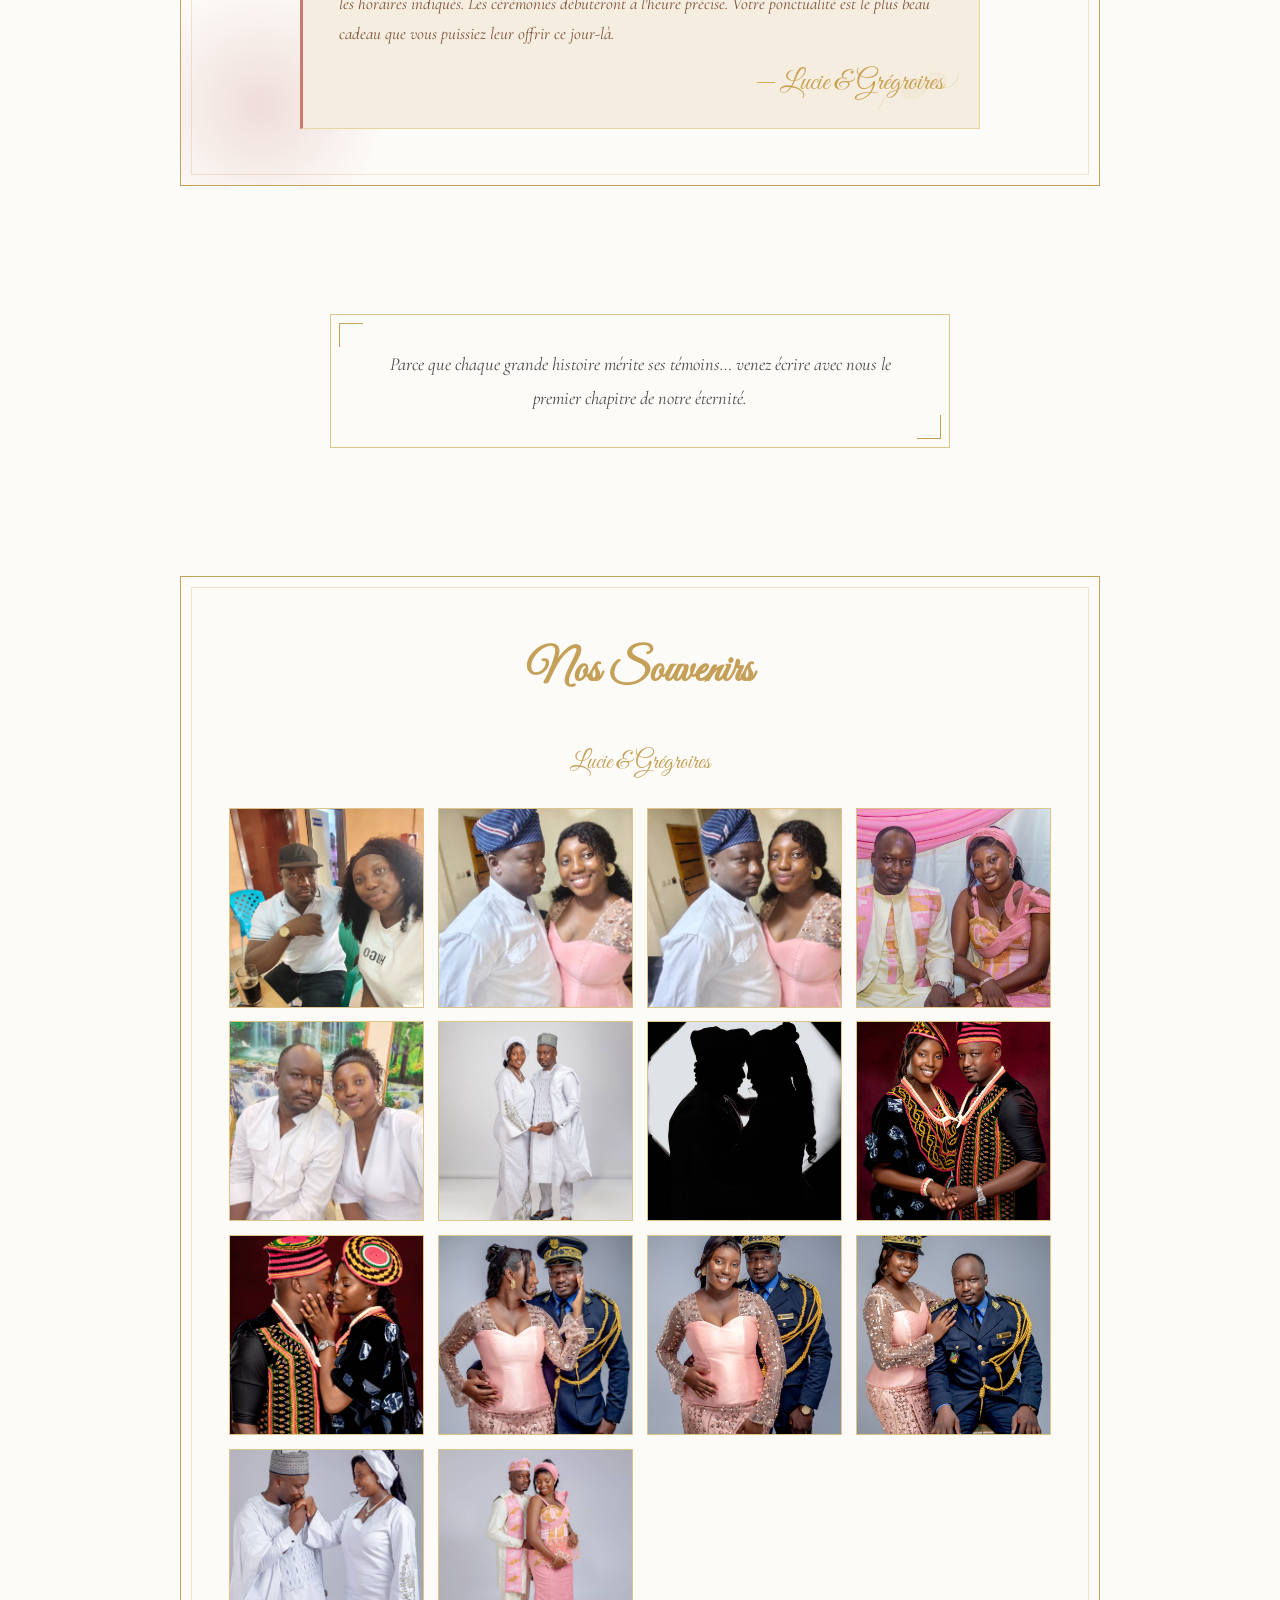
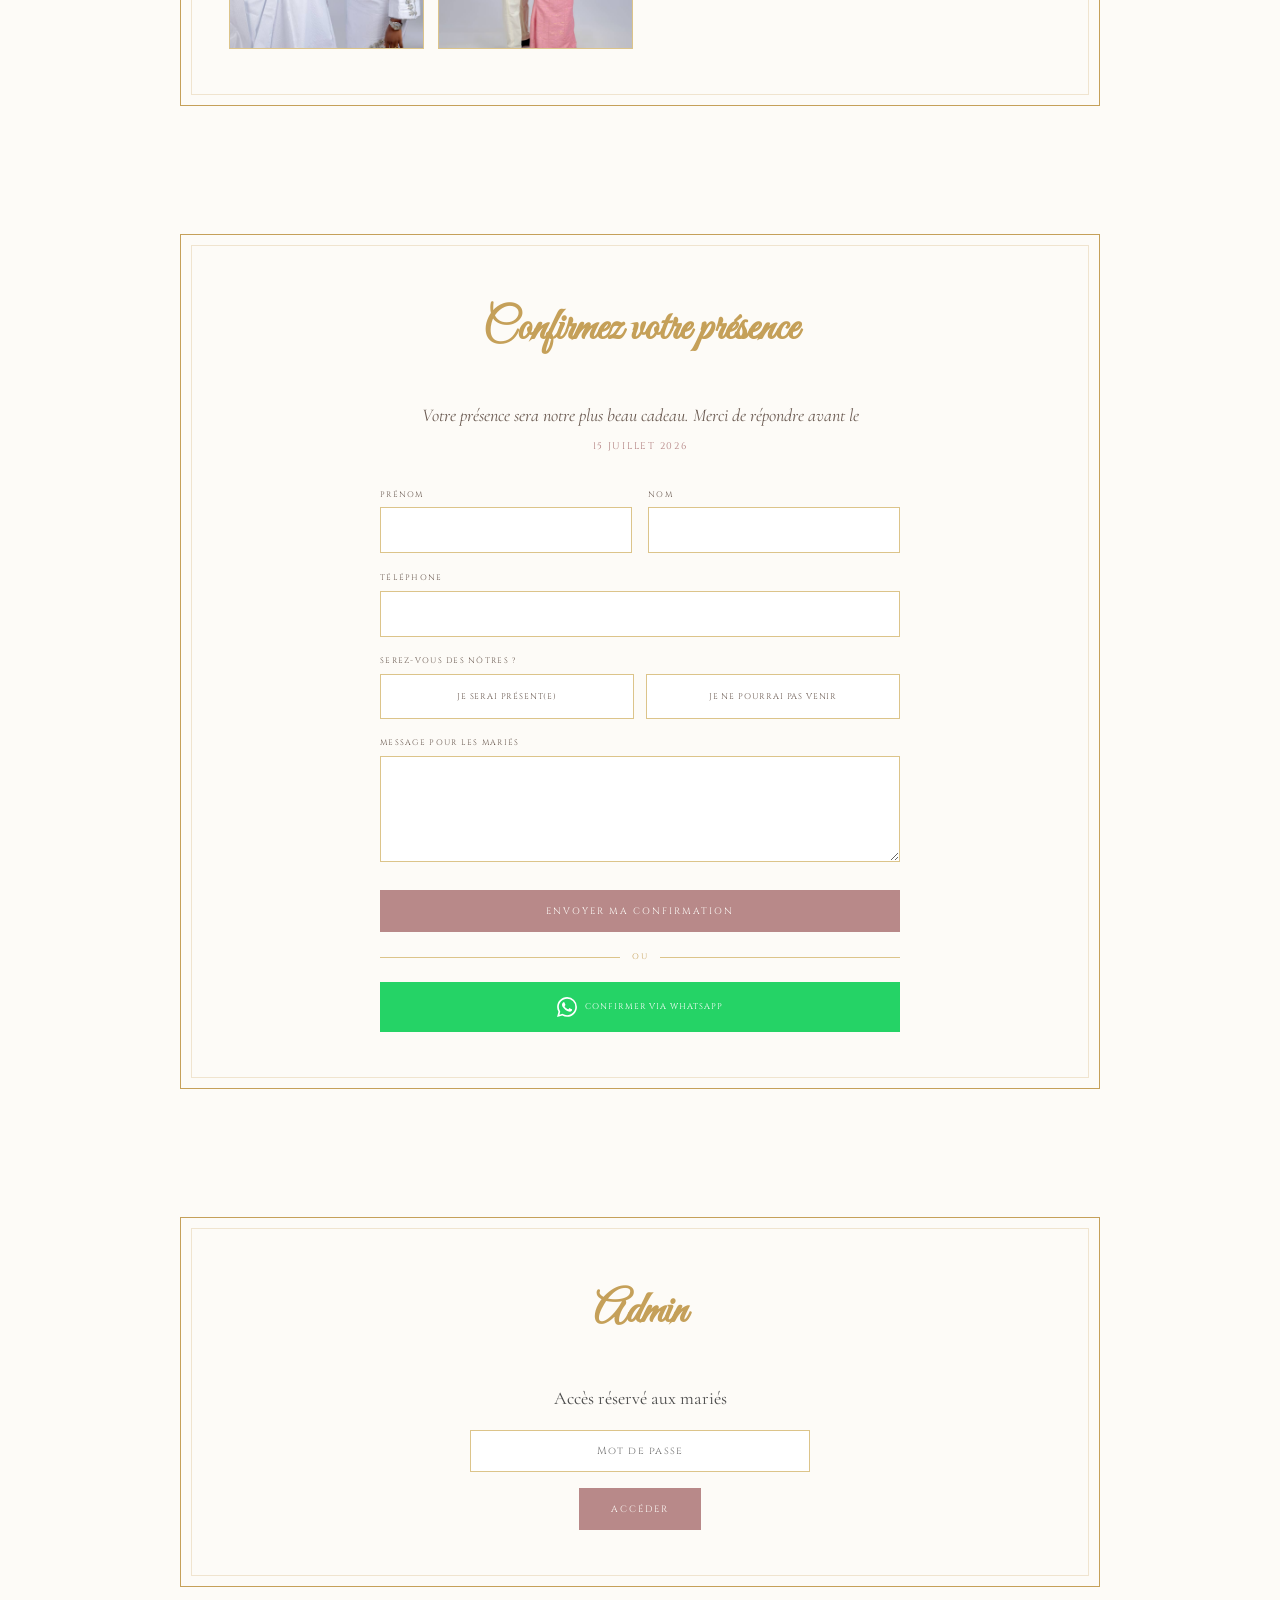
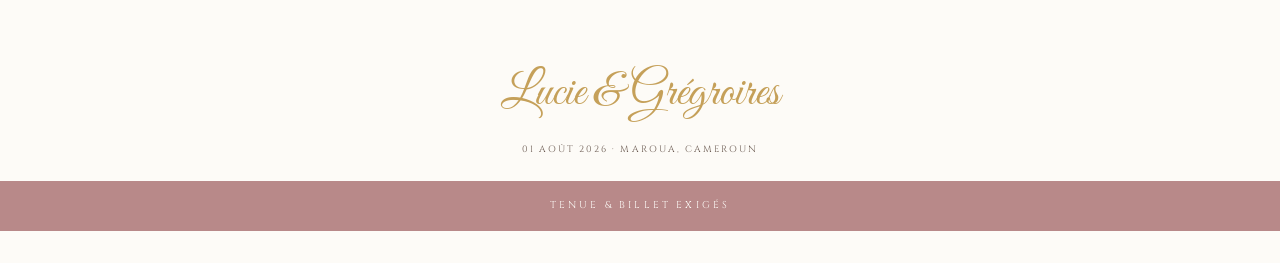
==== commit ea3d3369: "Ajouter encadre ponctualite dans la section Programme Co-authored-by: Cursor <cursoragent@cursor.com" ====
--- a/index.html
+++ b/index.html
@@ -160,6 +160,24 @@
             </article>
           </div>
         </div>
+
+        <aside class="punctuality-box reveal" aria-labelledby="punctuality-title">
+          <svg class="punctuality-floral" viewBox="0 0 120 80" fill="none" aria-hidden="true">
+            <path d="M20 60 Q40 20 70 35 Q95 48 100 25" stroke="#c5a059" stroke-width="1.2" fill="none"/>
+            <ellipse cx="55" cy="42" rx="14" ry="9" fill="#c5a059" opacity=".4" transform="rotate(-20 55 42)"/>
+            <ellipse cx="78" cy="30" rx="10" ry="7" fill="#c5a059" opacity=".35" transform="rotate(15 78 30)"/>
+          </svg>
+          <h3 class="punctuality-title" id="punctuality-title">
+            <svg class="punctuality-clock" viewBox="0 0 20 20" fill="none" aria-hidden="true">
+              <circle cx="10" cy="10" r="8" stroke="currentColor" stroke-width="1.2"/>
+              <line x1="10" y1="10" x2="10" y2="5.5" stroke="currentColor" stroke-width="1.2" stroke-linecap="round"/>
+              <line x1="10" y1="10" x2="13.5" y2="12" stroke="currentColor" stroke-width="1.2" stroke-linecap="round"/>
+            </svg>
+            <span data-i18n="punct.title">Mot sur la ponctualité</span>
+          </h3>
+          <blockquote class="punctuality-text" data-i18n="punct.body">Par respect pour les mariés et l'ensemble des invités, nous vous prions de respecter scrupuleusement les horaires indiqués. Les cérémonies débuteront à l'heure précise. Votre ponctualité est le plus beau cadeau que vous puissiez leur offrir ce jour-là.</blockquote>
+          <p class="punctuality-sign" data-i18n="punct.sign">— Lucie &amp; Grégroires</p>
+        </aside>
       </div>
     </div>
   </section>
@@ -185,6 +203,16 @@
   </section>
 
   <!-- ═══ RSVP ═══ -->
+  <!--
+    NOTIFICATIONS EMAIL NETLIFY — Pour recevoir chaque RSVP par e-mail :
+    1. Aller sur app.netlify.com → votre projet (lucie-gregroires)
+    2. Forms → Form notifications
+    3. Cliquer « Add notification » → Email notification
+    4. Entrer l'adresse e-mail de réception (ex. augoudi@gmail.com)
+    5. Sélectionner le formulaire « rsvp-mariage »
+    6. Sauvegarder
+    Site en ligne : https://lucie-gregroires.netlify.app/
+  -->
   <section class="section" id="rsvp">
     <div class="container">
       <div class="invitation-card reveal">
@@ -192,25 +220,41 @@
         <p class="rsvp-intro" data-i18n="rsvp.intro">Votre présence sera notre plus beau cadeau. Merci de répondre avant le</p>
         <p class="rsvp-deadline" data-i18n="rsvp.deadline">15 Juillet 2026</p>
 
-        <form class="rsvp-form" id="rsvpForm">
+        <form
+          class="rsvp-form"
+          id="rsvpForm"
+          name="rsvp-mariage"
+          method="POST"
+          action="/success.html"
+          data-netlify="true"
+          data-netlify-honeypot="bot-field"
+        >
+          <input type="hidden" name="form-name" value="rsvp-mariage">
+          <input type="hidden" name="bot-field" style="display:none">
+          <input type="hidden" name="presence" id="presenceField" value="">
+
           <div class="form-row two-col">
-            <div><label for="firstName" data-i18n="rsvp.first">Prénom</label><input type="text" id="firstName" required autocomplete="given-name" /></div>
-            <div><label for="lastName" data-i18n="rsvp.last">Nom</label><input type="text" id="lastName" required autocomplete="family-name" /></div>
-          </div>
-          <div class="form-row"><label for="phone" data-i18n="rsvp.phone">Téléphone</label><input type="tel" id="phone" required autocomplete="tel" /></div>
+            <div><label for="prenom" data-i18n="rsvp.first">Prénom</label><input type="text" id="prenom" name="prenom" required autocomplete="given-name" /></div>
+            <div><label for="nom" data-i18n="rsvp.last">Nom</label><input type="text" id="nom" name="nom" required autocomplete="family-name" /></div>
+          </div>
+          <div class="form-row"><label for="telephone" data-i18n="rsvp.phone">Téléphone</label><input type="tel" id="telephone" name="telephone" required autocomplete="tel" /></div>
           <div class="form-row">
             <label data-i18n="rsvp.attend">Serez-vous des nôtres ?</label>
             <div class="attendance-toggle">
-              <button type="button" class="attendance-btn" data-value="yes" data-i18n="rsvp.yes">Je serai présent(e)</button>
-              <button type="button" class="attendance-btn" data-value="no" data-i18n="rsvp.no">Je ne pourrai pas venir</button>
+              <button type="button" class="attendance-btn" data-value="oui" data-i18n="rsvp.yes">Je serai présent(e)</button>
+              <button type="button" class="attendance-btn" data-value="non" data-i18n="rsvp.no">Je ne pourrai pas venir</button>
             </div>
           </div>
           <div class="form-row guests-row" id="guestsRow">
-            <label for="guests" data-i18n="rsvp.guests">Nombre de personnes</label>
-            <select id="guests"><option value="1">1</option><option value="2">2</option><option value="3">3</option><option value="4">4</option><option value="5">5</option></select>
-          </div>
-          <div class="form-row"><label for="message" data-i18n="rsvp.message">Message pour les mariés</label><textarea id="message" rows="4"></textarea></div>
-          <button type="submit" class="btn btn-rose" style="width:100%" data-i18n="rsvp.submit">Envoyer ma confirmation</button>
+            <label for="nombre_personnes" data-i18n="rsvp.guests">Nombre de personnes</label>
+            <select id="nombre_personnes" name="nombre_personnes">
+              <option value="1">1</option><option value="2">2</option><option value="3">3</option>
+              <option value="4">4</option><option value="5">5</option>
+            </select>
+          </div>
+          <div class="form-row"><label for="message" data-i18n="rsvp.message">Message pour les mariés</label><textarea id="message" name="message" rows="4"></textarea></div>
+          <button type="submit" class="btn btn-rose" style="width:100%">Envoyer ma confirmation</button>
+          <p class="rsvp-error" id="rsvpError" data-i18n="rsvp.error">Une erreur est survenue. Veuillez réessayer.</p>
           <div class="rsvp-or" data-i18n="rsvp.or">OU</div>
           <a href="#" class="btn-whatsapp" id="whatsappBtn" target="_blank" rel="noopener">
             <svg viewBox="0 0 24 24"><path d="M17.472 14.382c-.297-.149-1.758-.867-2.03-.967-.273-.099-.471-.148-.67.15-.197.297-.767.966-.94 1.164-.173.199-.347.223-.644.075-.297-.15-1.255-.463-2.39-1.475-.883-.788-1.48-1.761-1.653-2.059-.173-.297-.018-.458.13-.606.134-.133.298-.347.446-.52.149-.174.198-.298.298-.497.099-.198.05-.371-.025-.52-.075-.149-.669-1.612-.916-2.207-.242-.579-.487-.5-.669-.51-.173-.008-.371-.01-.57-.01-.198 0-.52.074-.792.372-.272.297-1.04 1.016-1.04 2.479 0 1.462 1.065 2.875 1.213 3.074.149.198 2.096 3.2 5.077 4.487.709.306 1.262.489 1.694.625.712.227 1.36.195 1.871.118.571-.085 1.758-.719 2.006-1.413.248-.694.248-1.289.173-1.413-.074-.124-.272-.198-.57-.347m-5.421 7.403h-.004a9.87 9.87 0 01-5.031-1.378l-.361-.214-3.741.982.998-3.648-.235-.374a9.86 9.86 0 01-1.51-5.26c.001-5.45 4.436-9.884 9.888-9.884 2.64 0 5.122 1.03 6.988 2.898a9.825 9.825 0 012.893 6.994c-.003 5.45-4.435 9.884-9.885 9.884m8.413-18.297A11.815 11.815 0 0012.05 0C5.495 0 .16 5.335.157 11.892c0 2.096.547 4.142 1.588 5.945L.057 24l6.305-1.654a11.882 11.882 0 005.683 1.448h.005c6.554 0 11.89-5.335 11.893-11.893a11.821 11.821 0 00-3.48-8.413z"/></svg>
@@ -219,8 +263,16 @@
         </form>
 
         <div class="rsvp-success" id="rsvpSuccess">
+          <svg class="success-flower" viewBox="0 0 80 80" fill="none" aria-hidden="true">
+            <ellipse class="petal" cx="40" cy="40" rx="8" ry="22" fill="#d4a5a5" transform="rotate(0 40 40)"/>
+            <ellipse class="petal" cx="40" cy="40" rx="8" ry="22" fill="#d4a5a5" transform="rotate(72 40 40)"/>
+            <ellipse class="petal" cx="40" cy="40" rx="8" ry="22" fill="#d4a5a5" transform="rotate(144 40 40)"/>
+            <ellipse class="petal" cx="40" cy="40" rx="8" ry="22" fill="#b88989" transform="rotate(216 40 40)"/>
+            <ellipse class="petal" cx="40" cy="40" rx="8" ry="22" fill="#b88989" transform="rotate(288 40 40)"/>
+            <circle cx="40" cy="40" r="10" fill="#c5a059"/>
+          </svg>
           <p class="success-title" data-i18n="rsvp.success.title">Merci !</p>
-          <p data-i18n="rsvp.success.text">Votre confirmation a été enregistrée.</p>
+          <p data-i18n="rsvp.success.text">Votre réponse a bien été transmise.</p>
         </div>
       </div>
     </div>
@@ -255,6 +307,10 @@
             </table>
           </div>
           <button type="button" class="btn btn-dark" id="exportCsv" data-i18n="dash.export">Exporter CSV</button>
+          <p class="dash-netlify-note">
+            <span data-i18n="dash.netlify">Les réponses complètes sont également disponibles sur</span>
+            <a href="https://app.netlify.com/projects/lucie-gregroires/forms" target="_blank" rel="noopener">app.netlify.com → Forms → rsvp-mariage</a>
+          </p>
         </div>
       </div>
     </div>
--- a/css/style.css
+++ b/css/style.css
@@ -292,7 +292,61 @@
 }
 .event-info .note { font-size: .88rem; margin-top: .15rem; opacity: .85; }
 
-/* ── Citation encadrée ── */
+/* Encadré ponctualité */
+.punctuality-box {
+  position: relative;
+  max-width: 680px;
+  margin: 3rem auto 0;
+  padding: 28px 36px;
+  background: #f5ede0;
+  border: 1px solid #e8d5a0;
+  border-left: 3px solid #c97a6a;
+  overflow: hidden;
+}
+.punctuality-floral {
+  position: absolute;
+  bottom: 0;
+  right: 0;
+  width: 120px;
+  height: 80px;
+  opacity: .15;
+  pointer-events: none;
+}
+.punctuality-title {
+  display: flex;
+  align-items: center;
+  gap: .5rem;
+  font-family: var(--font-display);
+  font-size: 10px;
+  letter-spacing: 3px;
+  text-transform: uppercase;
+  color: #c97a6a;
+  margin-bottom: 1rem;
+}
+.punctuality-clock {
+  width: 18px;
+  height: 18px;
+  flex-shrink: 0;
+  color: #c97a6a;
+}
+.punctuality-text {
+  margin: 0;
+  font-family: var(--font-body);
+  font-style: italic;
+  font-size: 17px;
+  line-height: 1.8;
+  color: #7a5238;
+}
+.punctuality-sign {
+  margin: 16px 0 0;
+  text-align: right;
+  font-family: var(--font-script);
+  font-size: 28px;
+  color: #c9a254;
+  line-height: 1.2;
+}
+
+/* Citation encadrée */
 .quote-frame {
   position: relative;
   max-width: 620px; margin: 0 auto;
@@ -377,9 +431,43 @@
   border: none; cursor: pointer; text-decoration: none;
 }
 .btn-whatsapp svg { width: 20px; height: 20px; fill: currentColor; }
-.rsvp-success { display: none; text-align: center; padding: 2rem 0; }
-.rsvp-success.show { display: block; }
-.success-title { font-family: var(--font-script); font-size: 2.25rem; color: var(--gold); }
+    .rsvp-success { display: none; text-align: center; padding: 2rem 0; }
+    .rsvp-success.show { display: block; }
+    .success-title { font-family: var(--font-script); font-size: 2.25rem; color: var(--gold); }
+    .rsvp-error {
+      display: none;
+      text-align: center;
+      margin-top: .75rem;
+      font-family: var(--font-body);
+      font-style: italic;
+      color: var(--rose);
+      font-size: .95rem;
+    }
+    .rsvp-error.show { display: block; }
+    .dash-netlify-note {
+      margin-top: 1.5rem;
+      padding: 1rem 1.25rem;
+      border: 1px solid var(--gold-light);
+      background: var(--white);
+      font-family: var(--font-body);
+      font-style: italic;
+      font-size: .95rem;
+      color: var(--text-soft);
+      text-align: center;
+      line-height: 1.6;
+    }
+    .dash-netlify-note a { color: var(--rose); text-decoration: underline; }
+
+@keyframes petalOpen { 0%{transform:scaleY(0)} 100%{transform:scaleY(1)} }
+.success-flower { width: 80px; height: 80px; margin: 0 auto 1.5rem; }
+.success-flower .petal { transform-origin: center bottom; animation: petalOpen .8s ease both; }
+.success-flower .petal:nth-child(2) { animation-delay: .15s; }
+.success-flower .petal:nth-child(3) { animation-delay: .3s; }
+.success-flower .petal:nth-child(4) { animation-delay: .45s; }
+.success-flower .petal:nth-child(5) { animation-delay: .6s; }
+.success-page { min-height: 100vh; display: flex; align-items: center; justify-content: center; padding: calc(var(--header-h) + 2rem) 1rem 3rem; }
+.success-card { max-width: 560px; width: 100%; text-align: center; }
+.success-text { font-family: var(--font-body); font-style: italic; font-size: 1.1rem; color: var(--text-soft); line-height: 1.85; margin: 1rem 0 2rem; }
 
 /* ── Dashboard ── */
 .dashboard-lock { max-width: 340px; margin: 0 auto; text-align: center; }
@@ -453,5 +541,8 @@
   .nav-toggle { display: block; }
   .schedule-split { grid-template-columns: 1fr; text-align: center; }
   .schedule-event { grid-template-columns: 1fr; text-align: center; justify-items: center; }
+  .punctuality-box { padding: 1.25rem 1.5rem; margin-top: 2rem; }
+  .punctuality-text { font-size: 1rem; }
+  .punctuality-sign { font-size: 1.75rem; }
   .form-row.two-col, .attendance-toggle, .stats-grid { grid-template-columns: 1fr; }
 }
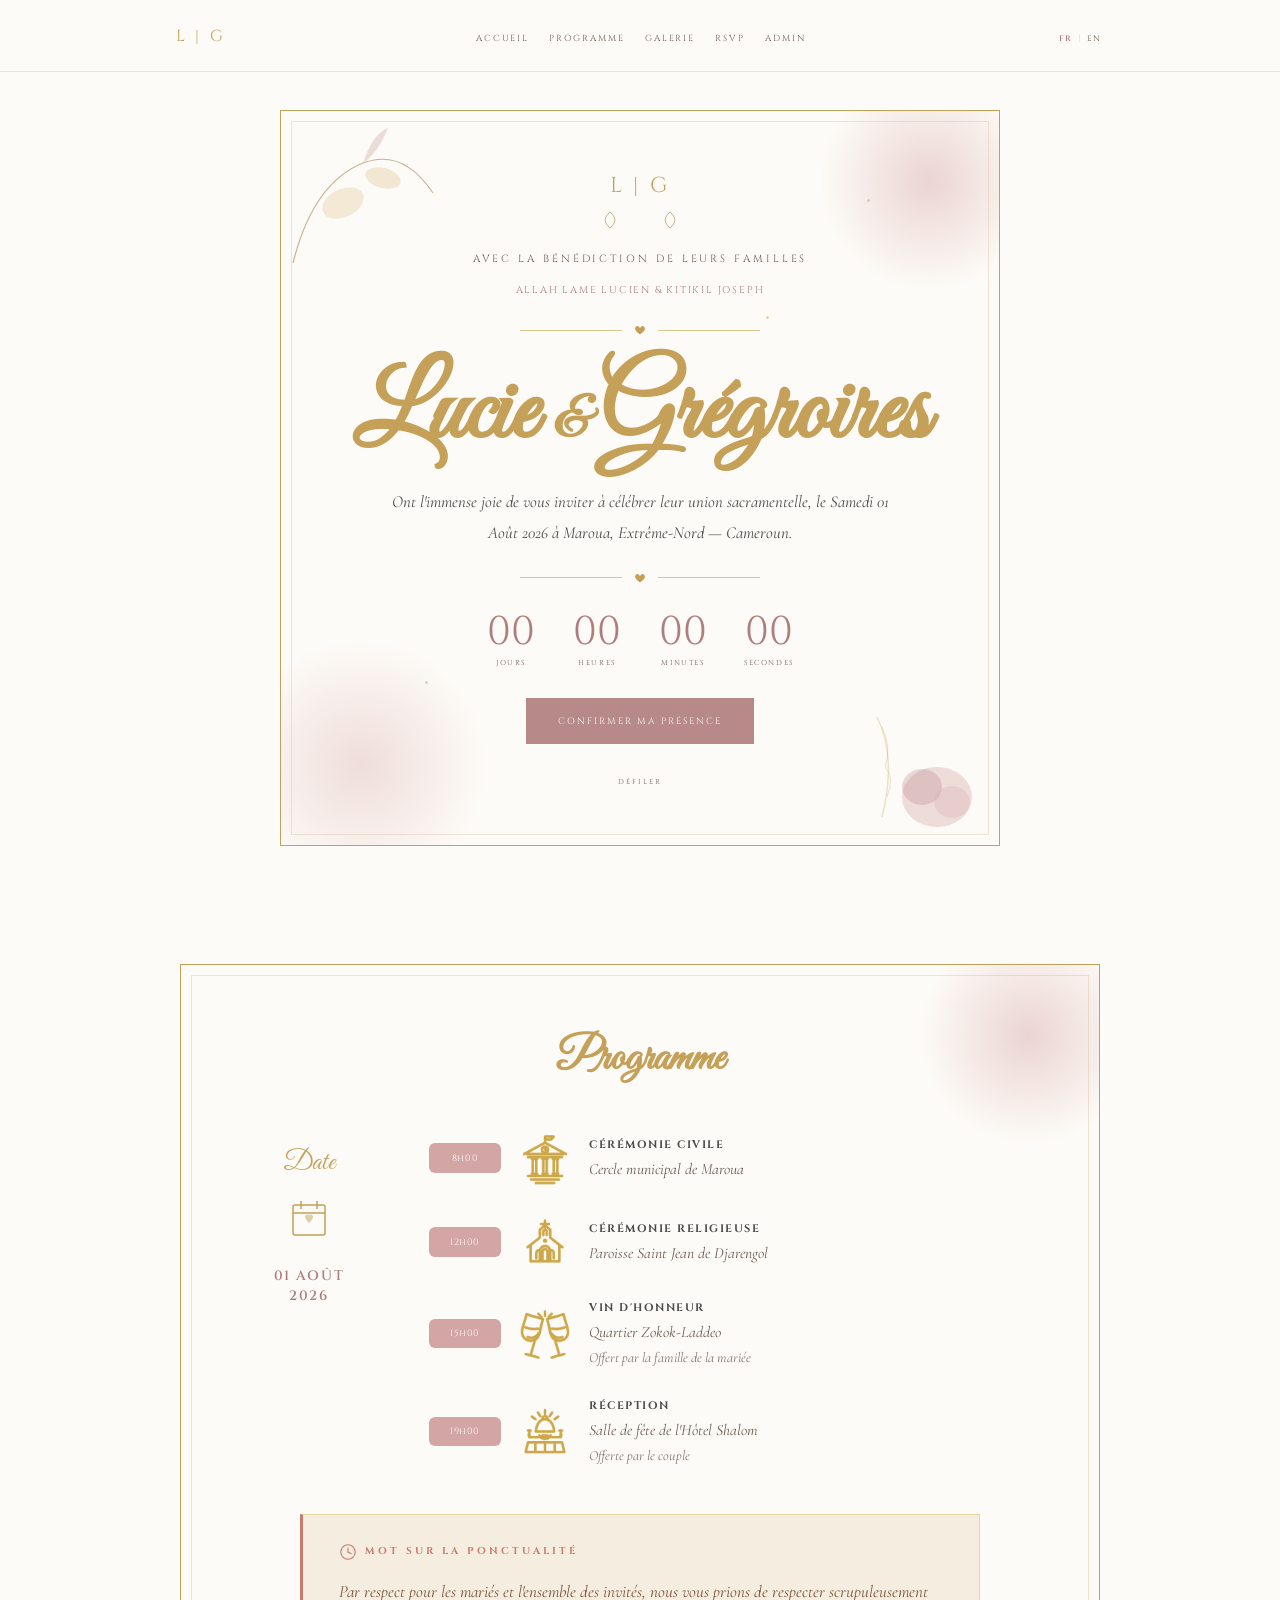
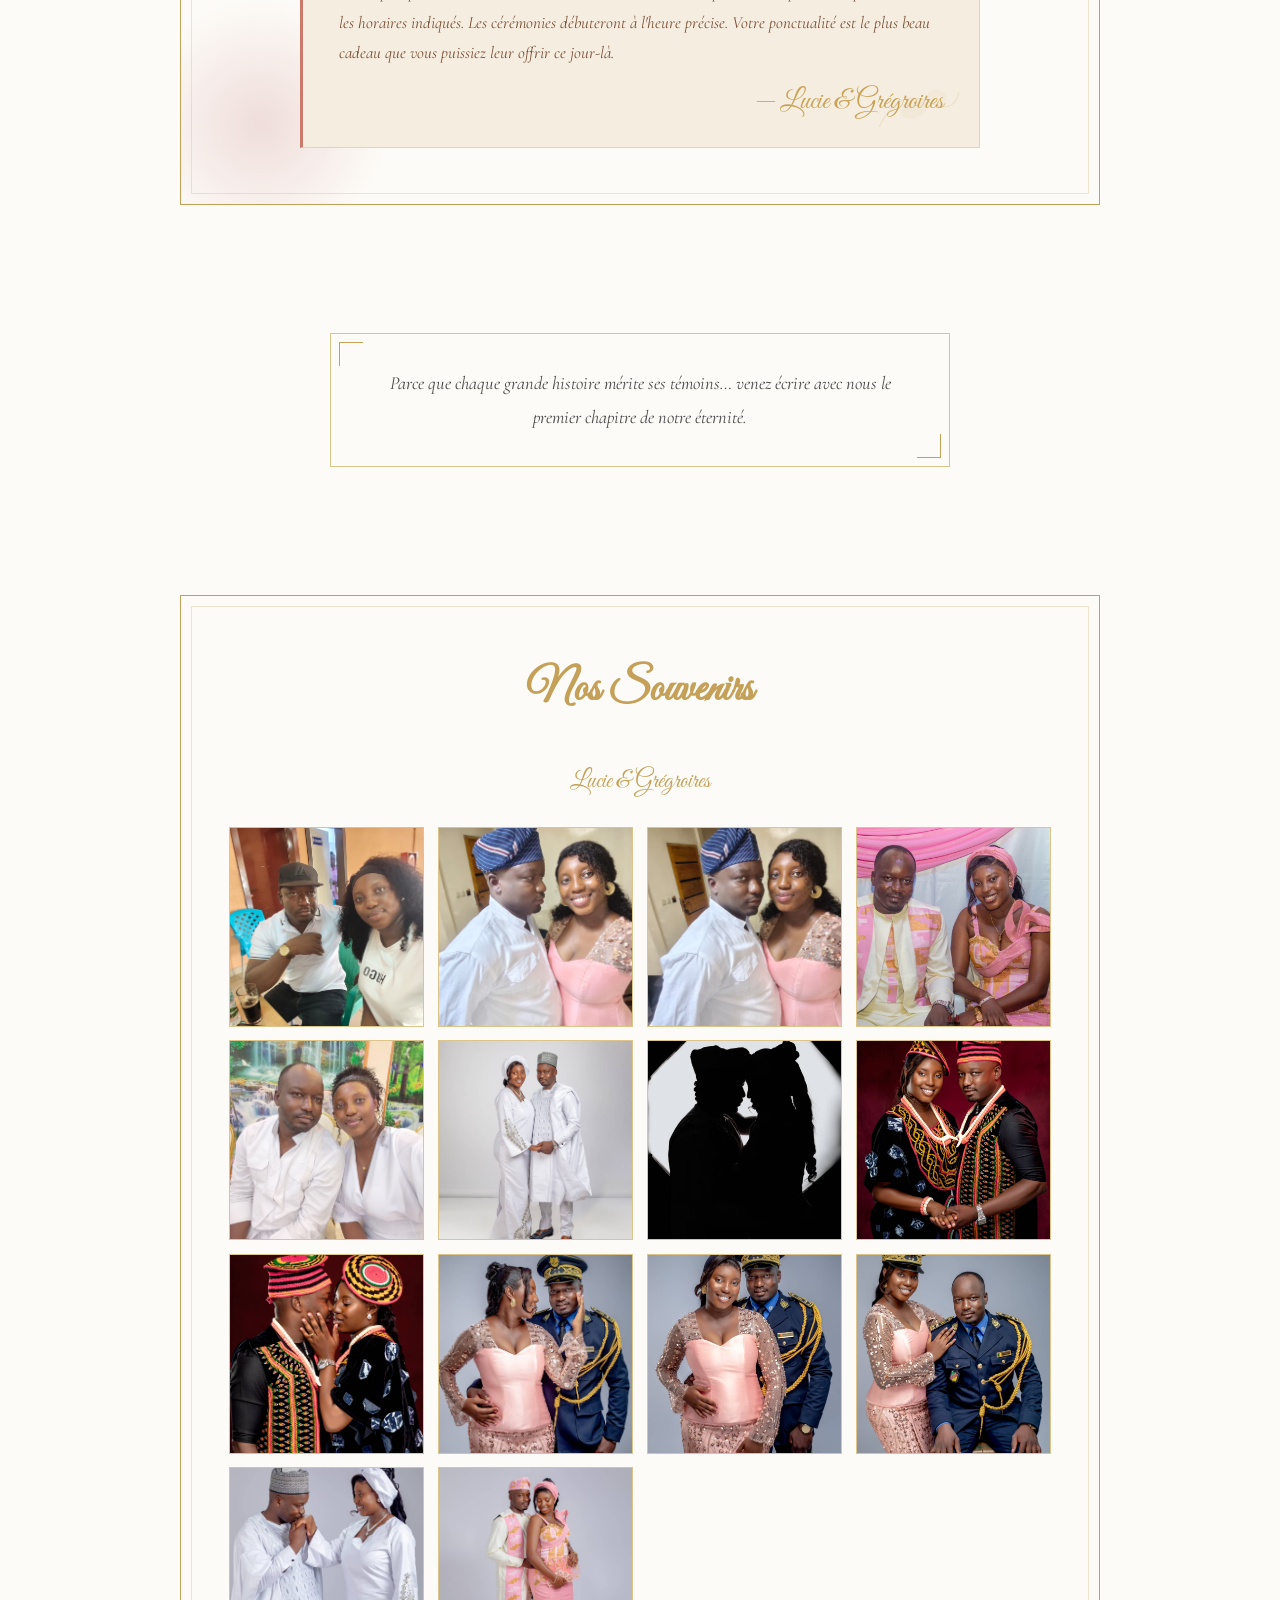
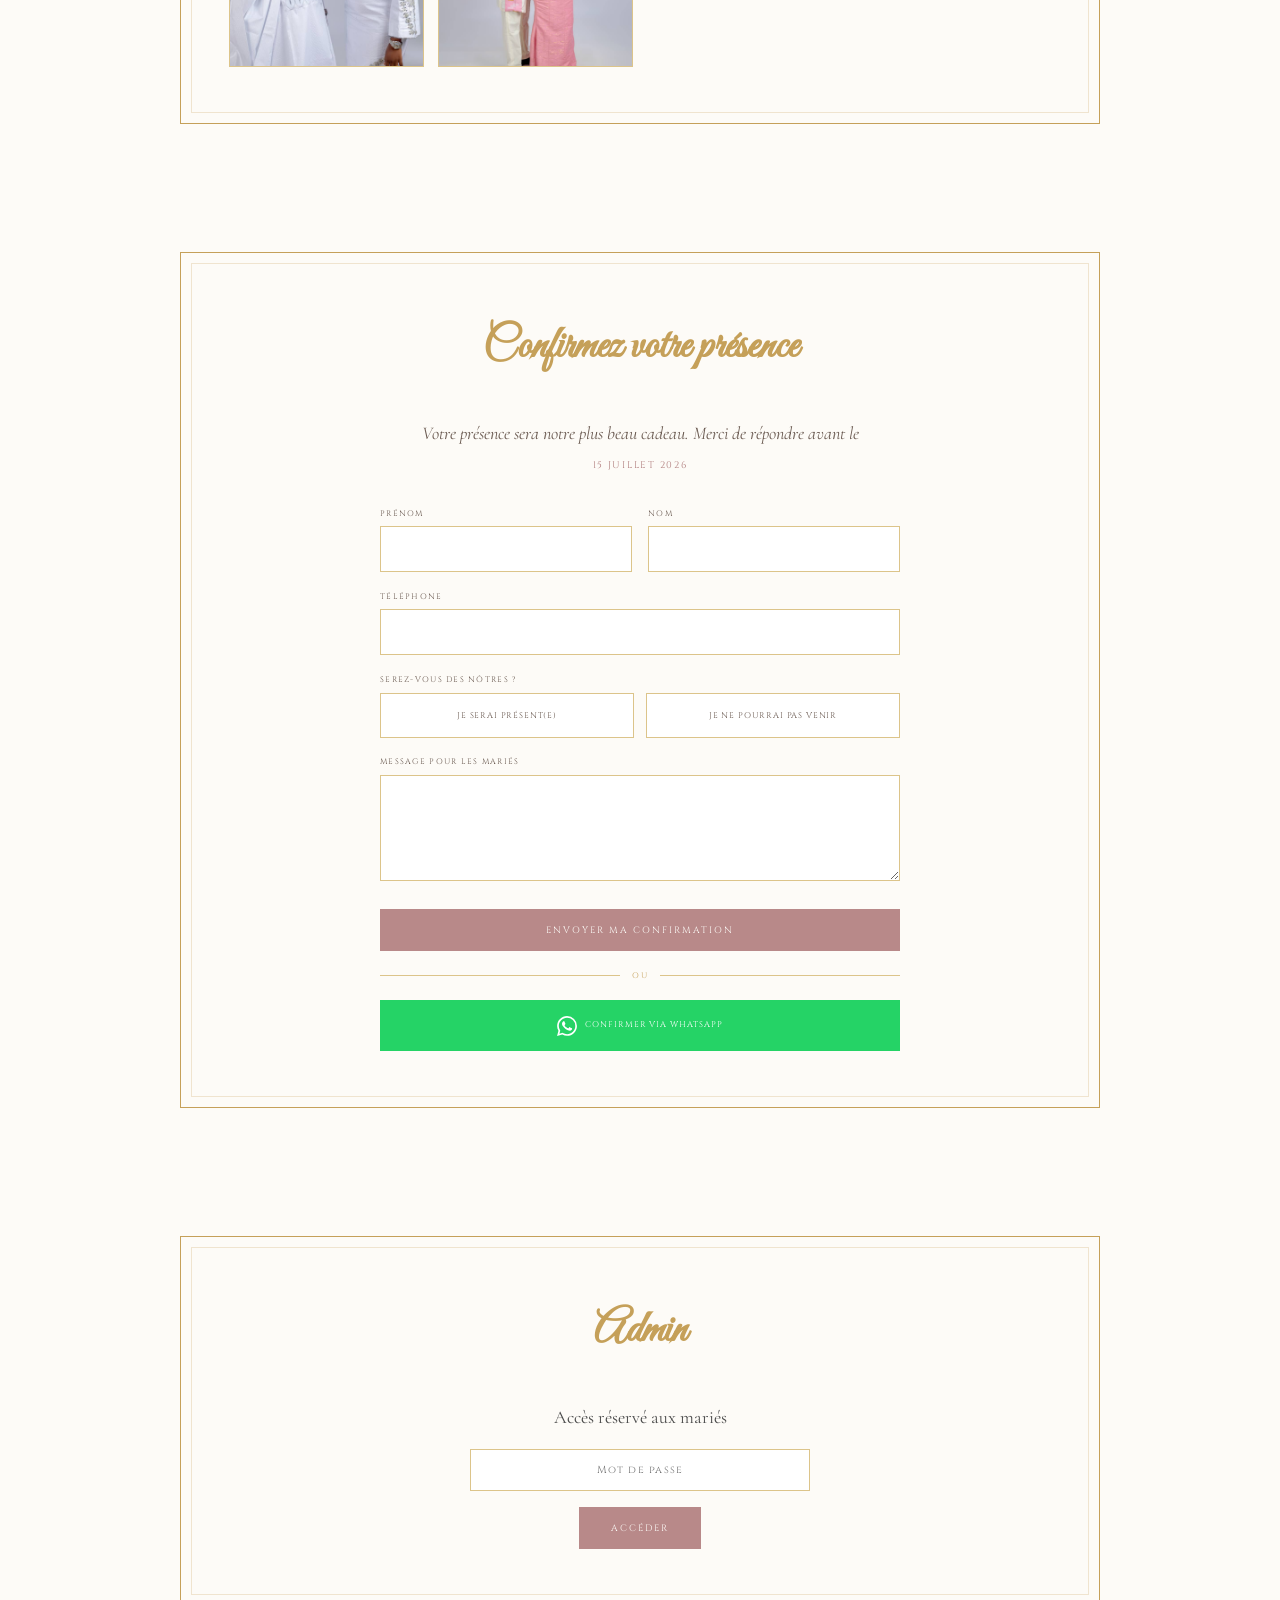
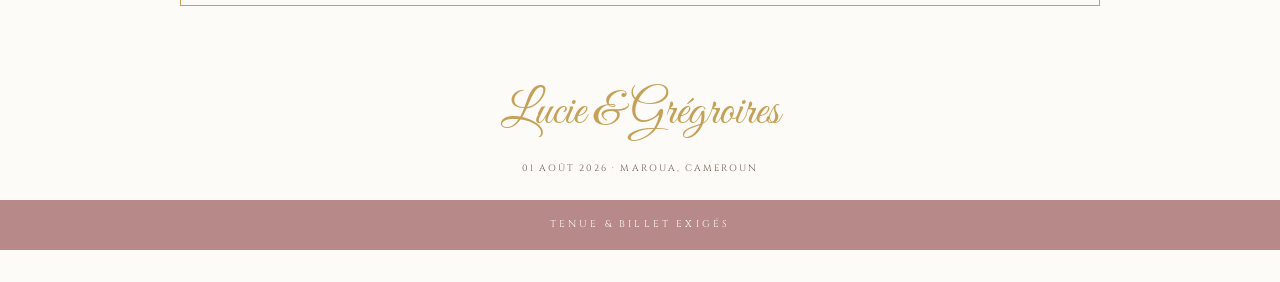
==== commit 7b2ee154: "Icônes SVG officielles intégrées Co-authored-by: Cursor <cursoragent@cursor.com>" ====
--- a/index.html
+++ b/index.html
@@ -126,7 +126,7 @@
           <div class="schedule-events">
             <article class="schedule-event">
               <span class="time-badge">8h00</span>
-              <svg class="event-icon" viewBox="0 0 32 32" fill="none"><rect x="4" y="10" width="24" height="18" rx="1" stroke="currentColor" stroke-width="1.2"/><path d="M8 10V6h16v4M4 16h24" stroke="currentColor" stroke-width="1.2"/><rect x="12" y="19" width="8" height="6" stroke="currentColor" stroke-width="1"/></svg>
+              <img src="logo_01_mairie.svg" alt="Cérémonie Civile" width="56" height="56" class="event-icon">
               <div class="event-info">
                 <h3 data-i18n="evt.civil.title">Cérémonie Civile</h3>
                 <p data-i18n="evt.civil.place">Cercle municipal de Maroua</p>
@@ -134,7 +134,7 @@
             </article>
             <article class="schedule-event">
               <span class="time-badge">12h00</span>
-              <svg class="event-icon" viewBox="0 0 32 32" fill="none"><path d="M16 4 L19 12 L28 12 L21 17 L24 26 L16 21 L8 26 L11 17 L4 12 L13 12 Z" stroke="currentColor" stroke-width="1" fill="none"/><line x1="16" y1="21" x2="16" y2="30" stroke="currentColor" stroke-width="1.2"/></svg>
+              <img src="logo_02_eglise.svg" alt="Cérémonie Religieuse" width="56" height="56" class="event-icon">
               <div class="event-info">
                 <h3 data-i18n="evt.religious.title">Cérémonie Religieuse</h3>
                 <p data-i18n="evt.religious.place">Paroisse Saint Jean de Djarengol</p>
@@ -142,7 +142,7 @@
             </article>
             <article class="schedule-event">
               <span class="time-badge">15h00</span>
-              <svg class="event-icon" viewBox="0 0 32 32" fill="none"><path d="M8 22 Q16 8 24 22" stroke="currentColor" stroke-width="1.2" fill="none"/><line x1="12" y1="18" x2="20" y2="18" stroke="currentColor" stroke-width="1"/><circle cx="16" cy="14" r="3" stroke="currentColor" stroke-width="1"/></svg>
+              <img src="logo_03_verres.svg" alt="Vin d'Honneur" width="56" height="56" class="event-icon">
               <div class="event-info">
                 <h3 data-i18n="evt.vin.title">Vin d'Honneur</h3>
                 <p data-i18n="evt.vin.place">Quartier Zokok-Laddeo</p>
@@ -151,7 +151,7 @@
             </article>
             <article class="schedule-event">
               <span class="time-badge">19h00</span>
-              <svg class="event-icon" viewBox="0 0 32 32" fill="none"><rect x="3" y="12" width="26" height="14" rx="1" stroke="currentColor" stroke-width="1.2"/><path d="M8 12V8 Q16 4 24 8v4" stroke="currentColor" stroke-width="1.2" fill="none"/><circle cx="16" cy="19" r="2.5" stroke="currentColor" stroke-width="1"/></svg>
+              <img src="logo_04_banquet.svg" alt="Réception" width="56" height="56" class="event-icon">
               <div class="event-info">
                 <h3 data-i18n="evt.reception.title">Réception</h3>
                 <p data-i18n="evt.reception.place">Salle de fête de l'Hôtel Shalom</p>
--- a/css/style.css
+++ b/css/style.css
@@ -265,9 +265,9 @@
 .schedule-events { display: flex; flex-direction: column; gap: 1.75rem; }
 .schedule-event {
   display: grid;
-  grid-template-columns: 72px 40px 1fr;
+  grid-template-columns: 72px 56px 1fr;
   gap: .75rem 1rem;
-  align-items: start;
+  align-items: center;
 }
 .time-badge {
   display: inline-flex; align-items: center; justify-content: center;
@@ -279,7 +279,15 @@
   border-radius: 6px;
   min-width: 58px;
 }
-.event-icon { width: 32px; height: 32px; color: var(--gold-dark); margin-top: .15rem; }
+.event-icon {
+  width: 56px;
+  height: 56px;
+  display: block;
+  margin: 0 auto;
+  filter: brightness(0) saturate(100%)
+          invert(62%) sepia(55%) saturate(400%)
+          hue-rotate(5deg) brightness(95%);
+}
 .event-info h3 {
   font-family: var(--font-display);
   font-size: .68rem; letter-spacing: .14em; text-transform: uppercase;
@@ -544,5 +552,6 @@
   .punctuality-box { padding: 1.25rem 1.5rem; margin-top: 2rem; }
   .punctuality-text { font-size: 1rem; }
   .punctuality-sign { font-size: 1.75rem; }
+  .event-icon { width: 44px; height: 44px; }
   .form-row.two-col, .attendance-toggle, .stats-grid { grid-template-columns: 1fr; }
 }
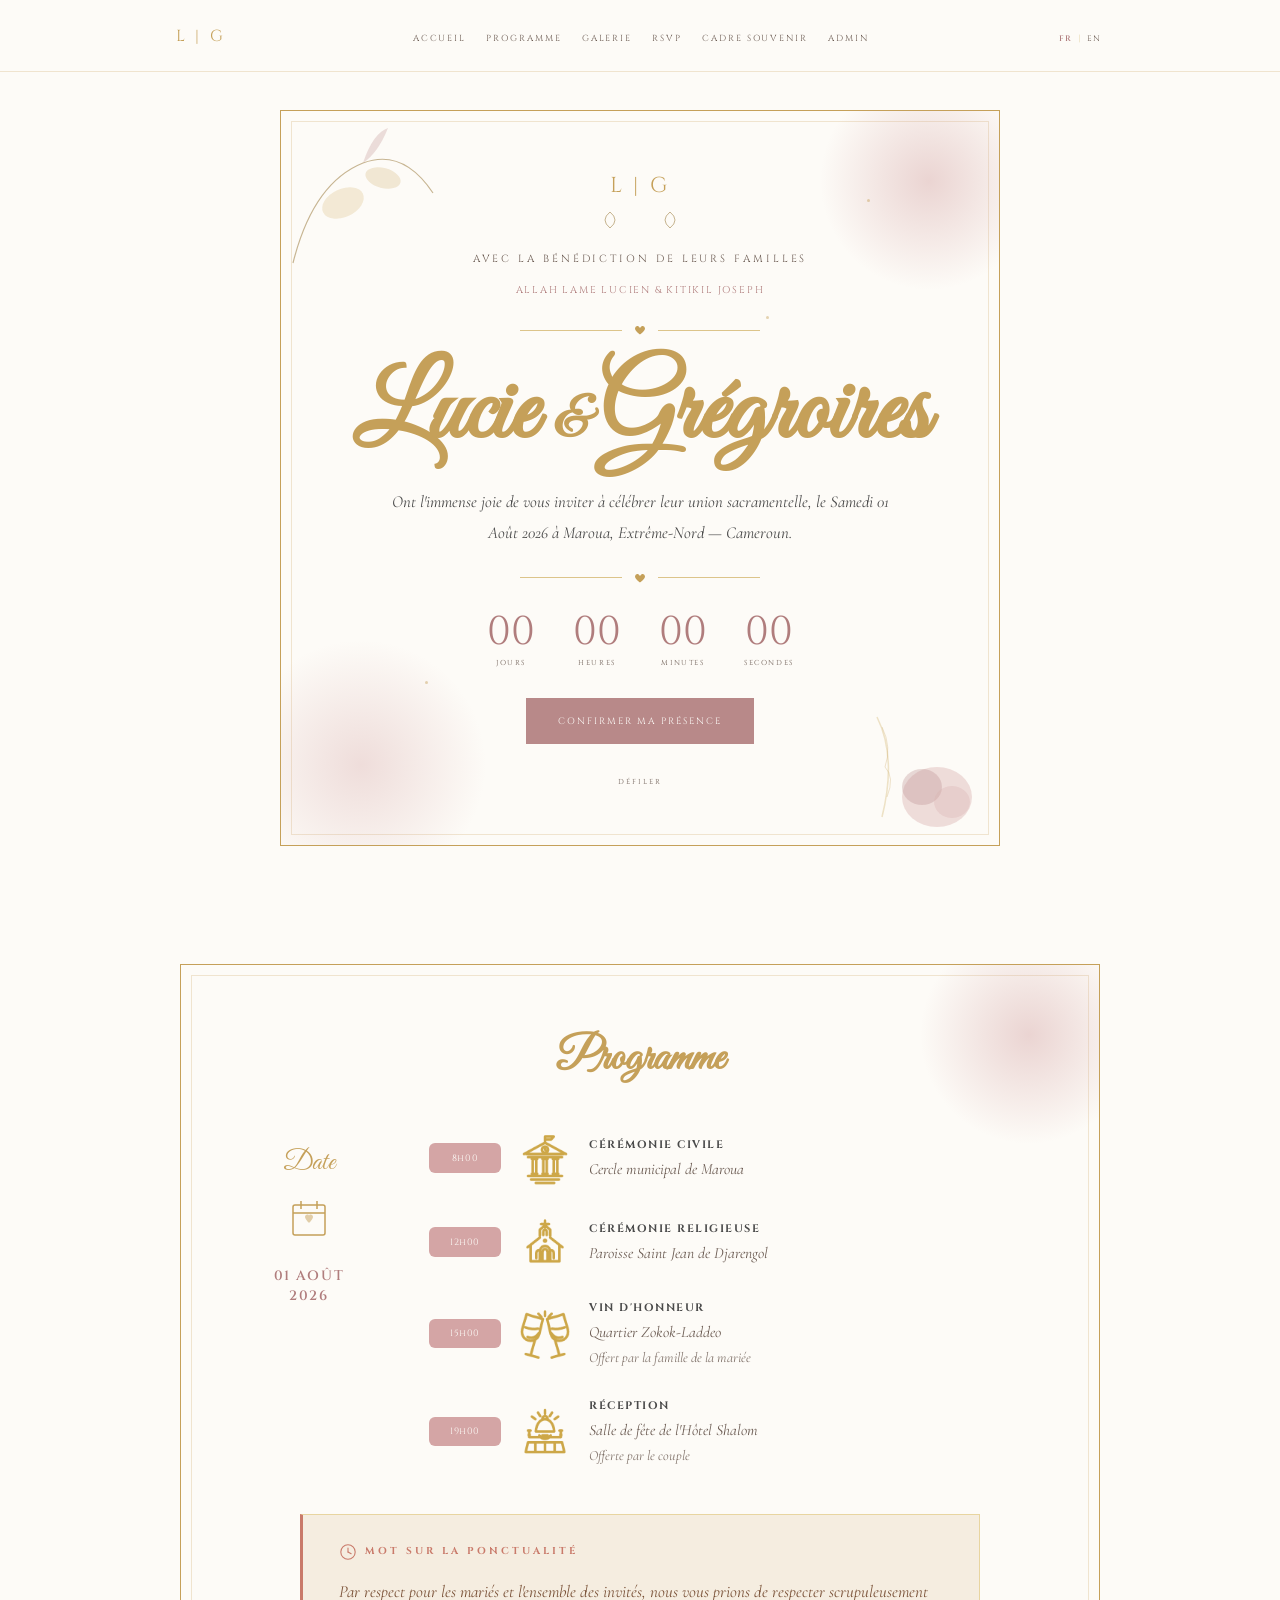
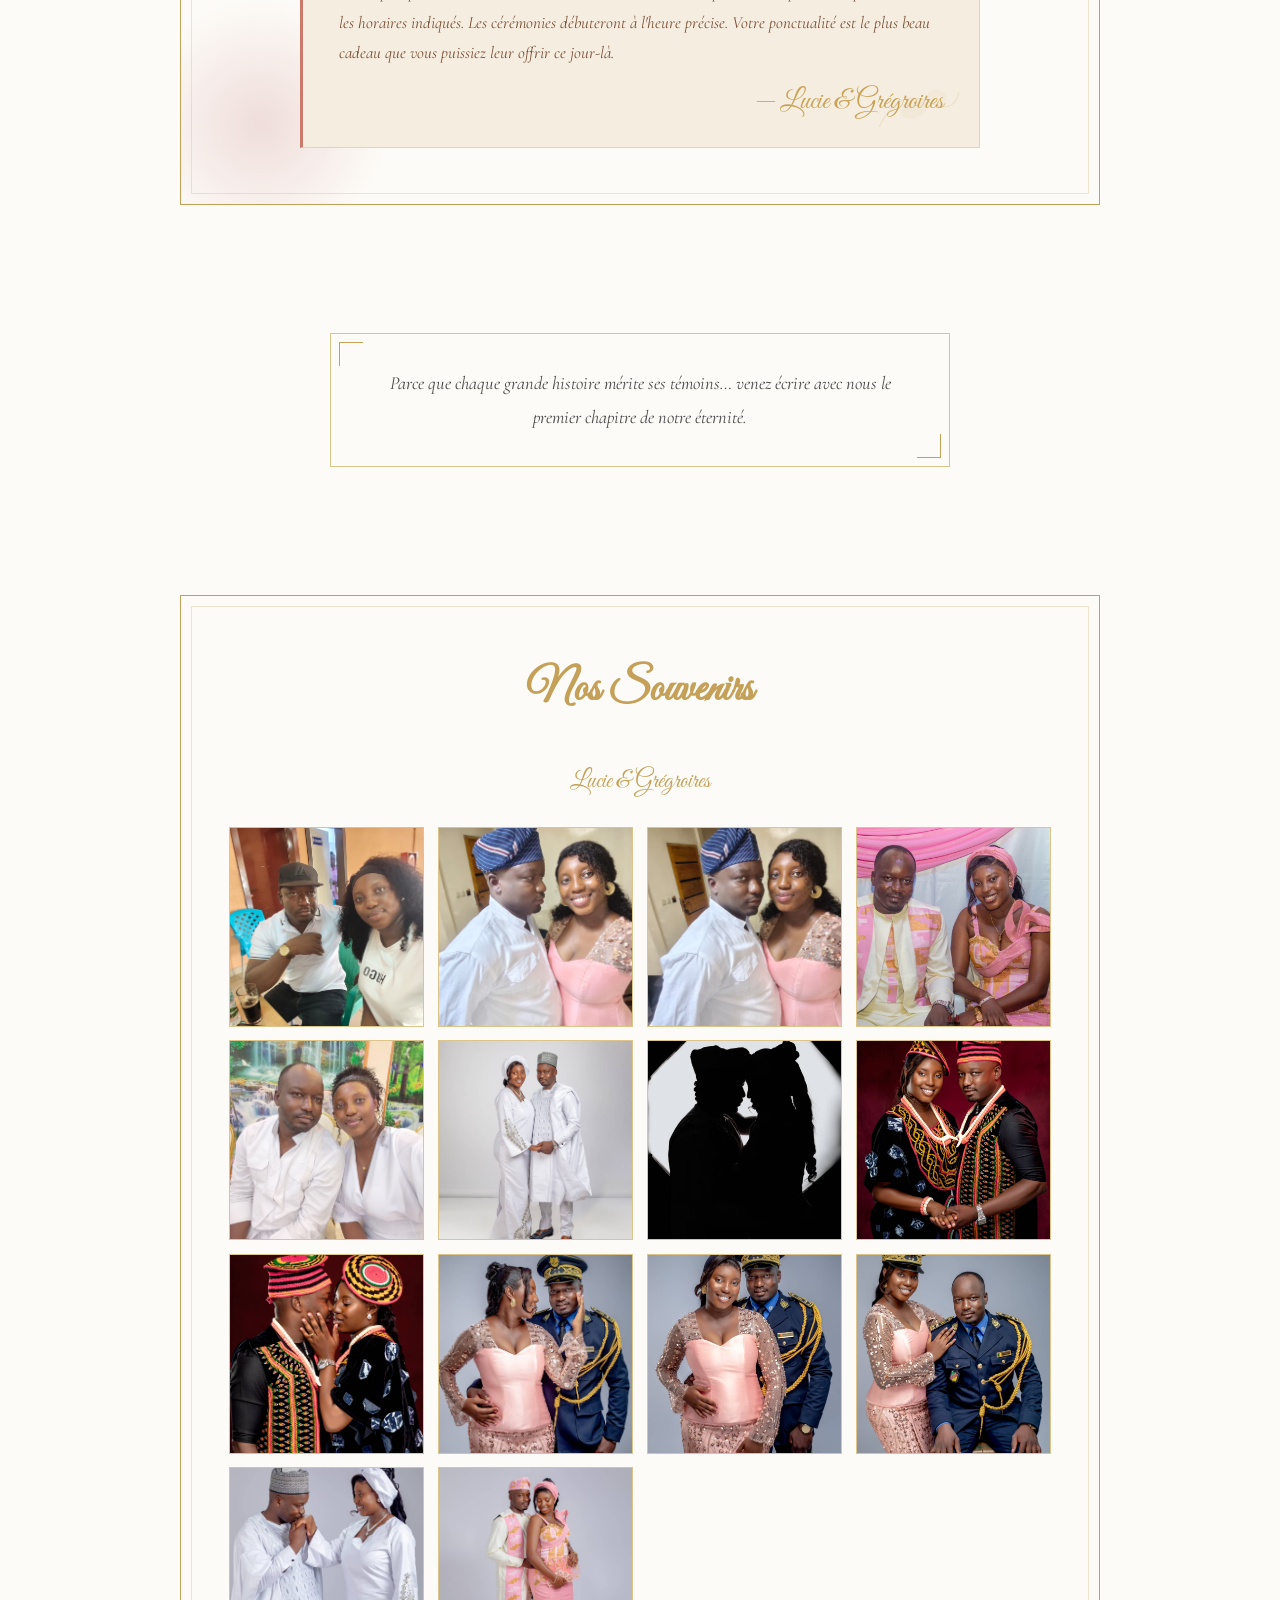
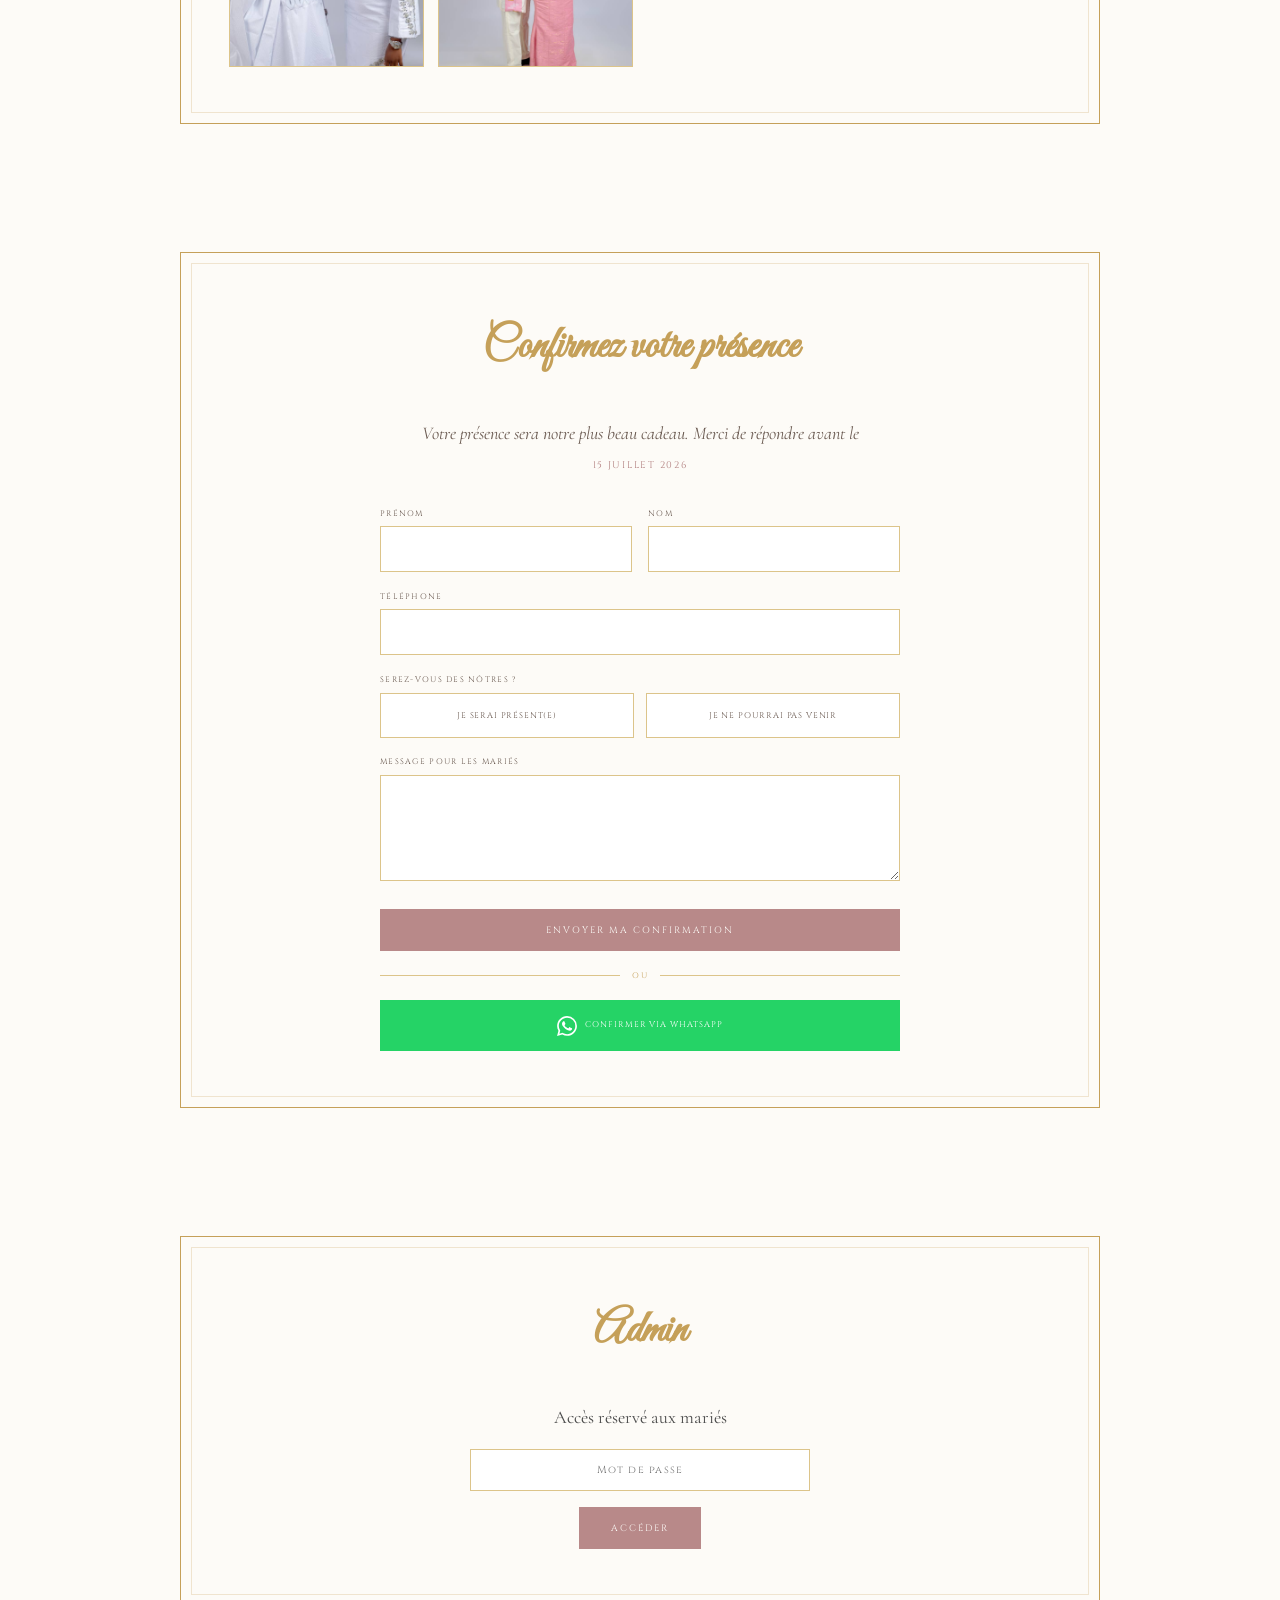
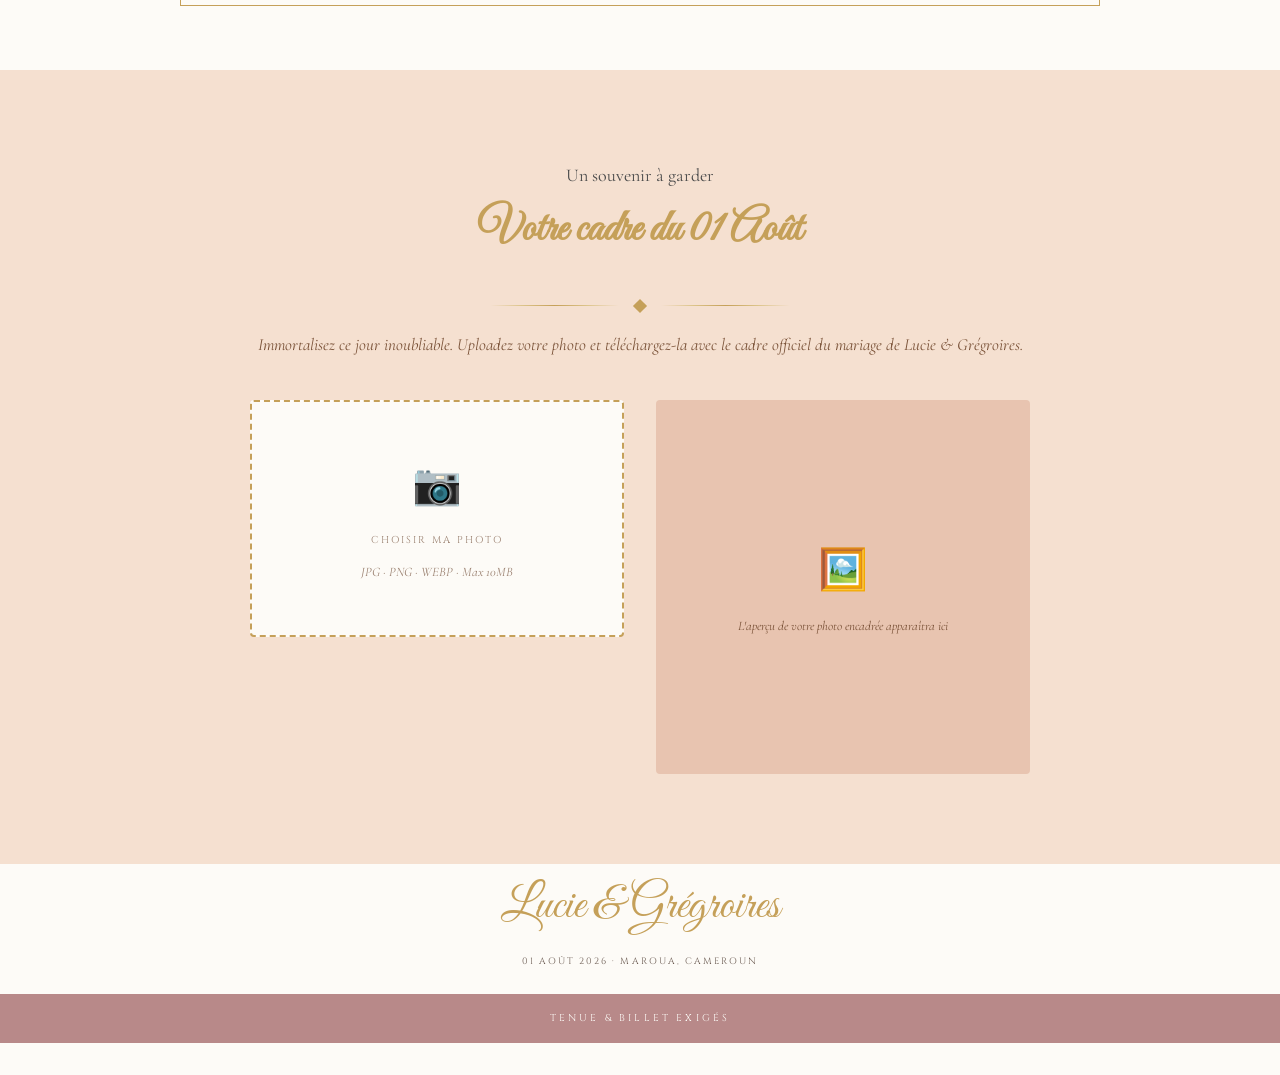
==== commit d41c1aac: "Ajout cadre souvenir Lucie et Grégroires Co-authored-by: Cursor <cursoragent@cursor.com>" ====
--- a/index.html
+++ b/index.html
@@ -20,6 +20,7 @@
         <li><a href="#programme" data-i18n="nav.program">Programme</a></li>
         <li><a href="#galerie" data-i18n="nav.story">Galerie</a></li>
         <li><a href="#rsvp" data-i18n="nav.rsvp">RSVP</a></li>
+        <li><a href="#souvenir" data-i18n="nav.souvenir">Cadre Souvenir</a></li>
         <li><a href="#dashboard" data-i18n="nav.dashboard">Admin</a></li>
       </ul>
       <div class="nav-actions">
@@ -316,6 +317,46 @@
     </div>
   </section>
 
+  <!-- ═══ CADRE SOUVENIR ═══ -->
+  <section id="souvenir" class="section-souvenir">
+    <div class="souvenir-inner">
+      <p class="section-eyebrow reveal" data-i18n="souvenir.eyebrow">Un souvenir à garder</p>
+      <h2 class="section-title reveal" data-i18n="souvenir.title">Votre cadre du 01 Août</h2>
+
+      <div class="gold-divider reveal">
+        <div class="line"></div><div class="diamond"></div><div class="line"></div>
+      </div>
+
+      <p class="souvenir-intro reveal" data-i18n="souvenir.intro">
+        Immortalisez ce jour inoubliable. Uploadez votre photo et téléchargez-la avec le cadre officiel du mariage de Lucie &amp; Grégroires.
+      </p>
+
+      <div id="souvenir-layout" class="reveal">
+        <div>
+          <div id="upload-zone">
+            <input type="file" id="photo-input" accept="image/jpeg,image/png,image/webp" />
+            <div class="upload-icon" aria-hidden="true">📷</div>
+            <span class="upload-label" data-i18n="souvenir.upload">Choisir ma photo</span>
+            <span class="upload-hint" data-i18n="souvenir.formats">JPG · PNG · WEBP · Max 10MB</span>
+          </div>
+
+          <div id="file-info"></div>
+
+          <button type="button" id="dl-btn" data-i18n="souvenir.download">⬇ Télécharger mon souvenir</button>
+          <button type="button" id="reset-btn" data-i18n="souvenir.reset">Changer de photo</button>
+        </div>
+
+        <div>
+          <div id="canvas-placeholder">
+            <span aria-hidden="true">🖼️</span>
+            <p data-i18n="souvenir.preview">L'aperçu de votre photo encadrée apparaîtra ici</p>
+          </div>
+          <canvas id="frame-canvas" width="800" height="800"></canvas>
+        </div>
+      </div>
+    </div>
+  </section>
+
   <!-- ═══ FOOTER — ruban rose du faire-part ═══ -->
   <footer class="site-footer">
     <p class="footer-card">Lucie & Grégroires</p>
@@ -324,5 +365,6 @@
   </footer>
 
   <script src="js/app.js"></script>
+  <script src="js/souvenir.js"></script>
 </body>
 </html>
--- a/css/style.css
+++ b/css/style.css
@@ -12,6 +12,11 @@
   --text: #4a4a4a;
   --text-soft: #6b5b52;
   --brown: #5c4033;
+  --cream: #fdfbf7;
+  --terracotta: #c97a6a;
+  --brown-mid: #7a5238;
+  --brown-light: #9a8070;
+  --blush: #e8c4b0;
   --whatsapp: #25d366;
   --header-h: 72px;
   --frame: 1px solid var(--gold);
@@ -535,6 +540,144 @@
   margin-top: 1rem;
 }
 
+/* Cadre Souvenir */
+.section-souvenir {
+  background: #f5e0d0;
+  padding: 90px 20px;
+}
+.souvenir-inner { max-width: 780px; margin: 0 auto; text-align: center; }
+.souvenir-intro {
+  font-style: italic;
+  font-size: 17px;
+  color: var(--brown-mid);
+  margin-bottom: 40px;
+  line-height: 1.7;
+}
+.gold-divider {
+  display: flex;
+  align-items: center;
+  justify-content: center;
+  gap: 1rem;
+  max-width: 300px;
+  margin: 0 auto 20px;
+}
+.gold-divider .line {
+  flex: 1;
+  height: 1px;
+  background: linear-gradient(90deg, transparent, var(--gold-light), var(--gold), var(--gold-light), transparent);
+}
+.gold-divider .diamond {
+  width: 10px;
+  height: 10px;
+  background: var(--gold);
+  transform: rotate(45deg);
+  flex-shrink: 0;
+}
+#souvenir-layout {
+  display: grid;
+  grid-template-columns: 1fr 1fr;
+  gap: 32px;
+  align-items: start;
+  text-align: left;
+}
+#upload-zone {
+  border: 2px dashed var(--gold);
+  background: var(--cream);
+  border-radius: 4px;
+  padding: 48px 24px;
+  text-align: center;
+  cursor: pointer;
+  position: relative;
+  transition: background 0.2s;
+}
+#upload-zone.is-dragover { background: #fdf0e0; }
+#photo-input {
+  position: absolute;
+  inset: 0;
+  opacity: 0;
+  cursor: pointer;
+  width: 100%;
+  height: 100%;
+}
+.upload-icon { font-size: 40px; margin-bottom: 12px; }
+.upload-label {
+  font-family: var(--font-display);
+  font-size: 10px;
+  letter-spacing: 2px;
+  text-transform: uppercase;
+  color: var(--brown-light);
+  display: block;
+  margin-bottom: 6px;
+}
+.upload-hint {
+  font-style: italic;
+  font-size: 13px;
+  color: var(--brown-light);
+}
+#file-info {
+  display: none;
+  margin-top: 14px;
+  background: var(--cream);
+  border: 1px solid var(--gold-light);
+  padding: 12px 16px;
+  font-size: 13px;
+  font-style: italic;
+  color: var(--brown-mid);
+}
+#dl-btn {
+  display: none;
+  width: 100%;
+  margin-top: 14px;
+  padding: 14px;
+  background: var(--terracotta);
+  color: var(--cream);
+  border: none;
+  cursor: pointer;
+  font-family: var(--font-display);
+  font-size: 10px;
+  letter-spacing: 2px;
+  text-transform: uppercase;
+}
+#reset-btn {
+  display: none;
+  width: 100%;
+  margin-top: 8px;
+  padding: 10px;
+  background: transparent;
+  color: var(--brown-light);
+  border: 1px solid var(--gold-light);
+  cursor: pointer;
+  font-family: var(--font-display);
+  font-size: 9px;
+  letter-spacing: 2px;
+  text-transform: uppercase;
+}
+#canvas-placeholder {
+  aspect-ratio: 1;
+  background: var(--blush);
+  border-radius: 4px;
+  display: flex;
+  flex-direction: column;
+  align-items: center;
+  justify-content: center;
+  gap: 10px;
+}
+#canvas-placeholder span { font-size: 40px; }
+#canvas-placeholder p {
+  font-style: italic;
+  font-size: 13px;
+  color: var(--brown-mid);
+  text-align: center;
+  margin: 0;
+  padding: 0 16px;
+}
+#frame-canvas {
+  display: none;
+  width: 100%;
+  height: auto;
+  border-radius: 4px;
+}
+
 @media (max-width: 640px) {
   .nav-links {
     position: fixed; top: var(--header-h); left: 0; right: 0;
@@ -554,4 +697,6 @@
   .punctuality-sign { font-size: 1.75rem; }
   .event-icon { width: 44px; height: 44px; }
   .form-row.two-col, .attendance-toggle, .stats-grid { grid-template-columns: 1fr; }
-}
+  #souvenir-layout { grid-template-columns: 1fr; }
+  .section-souvenir { padding: 4rem 1rem; }
+}
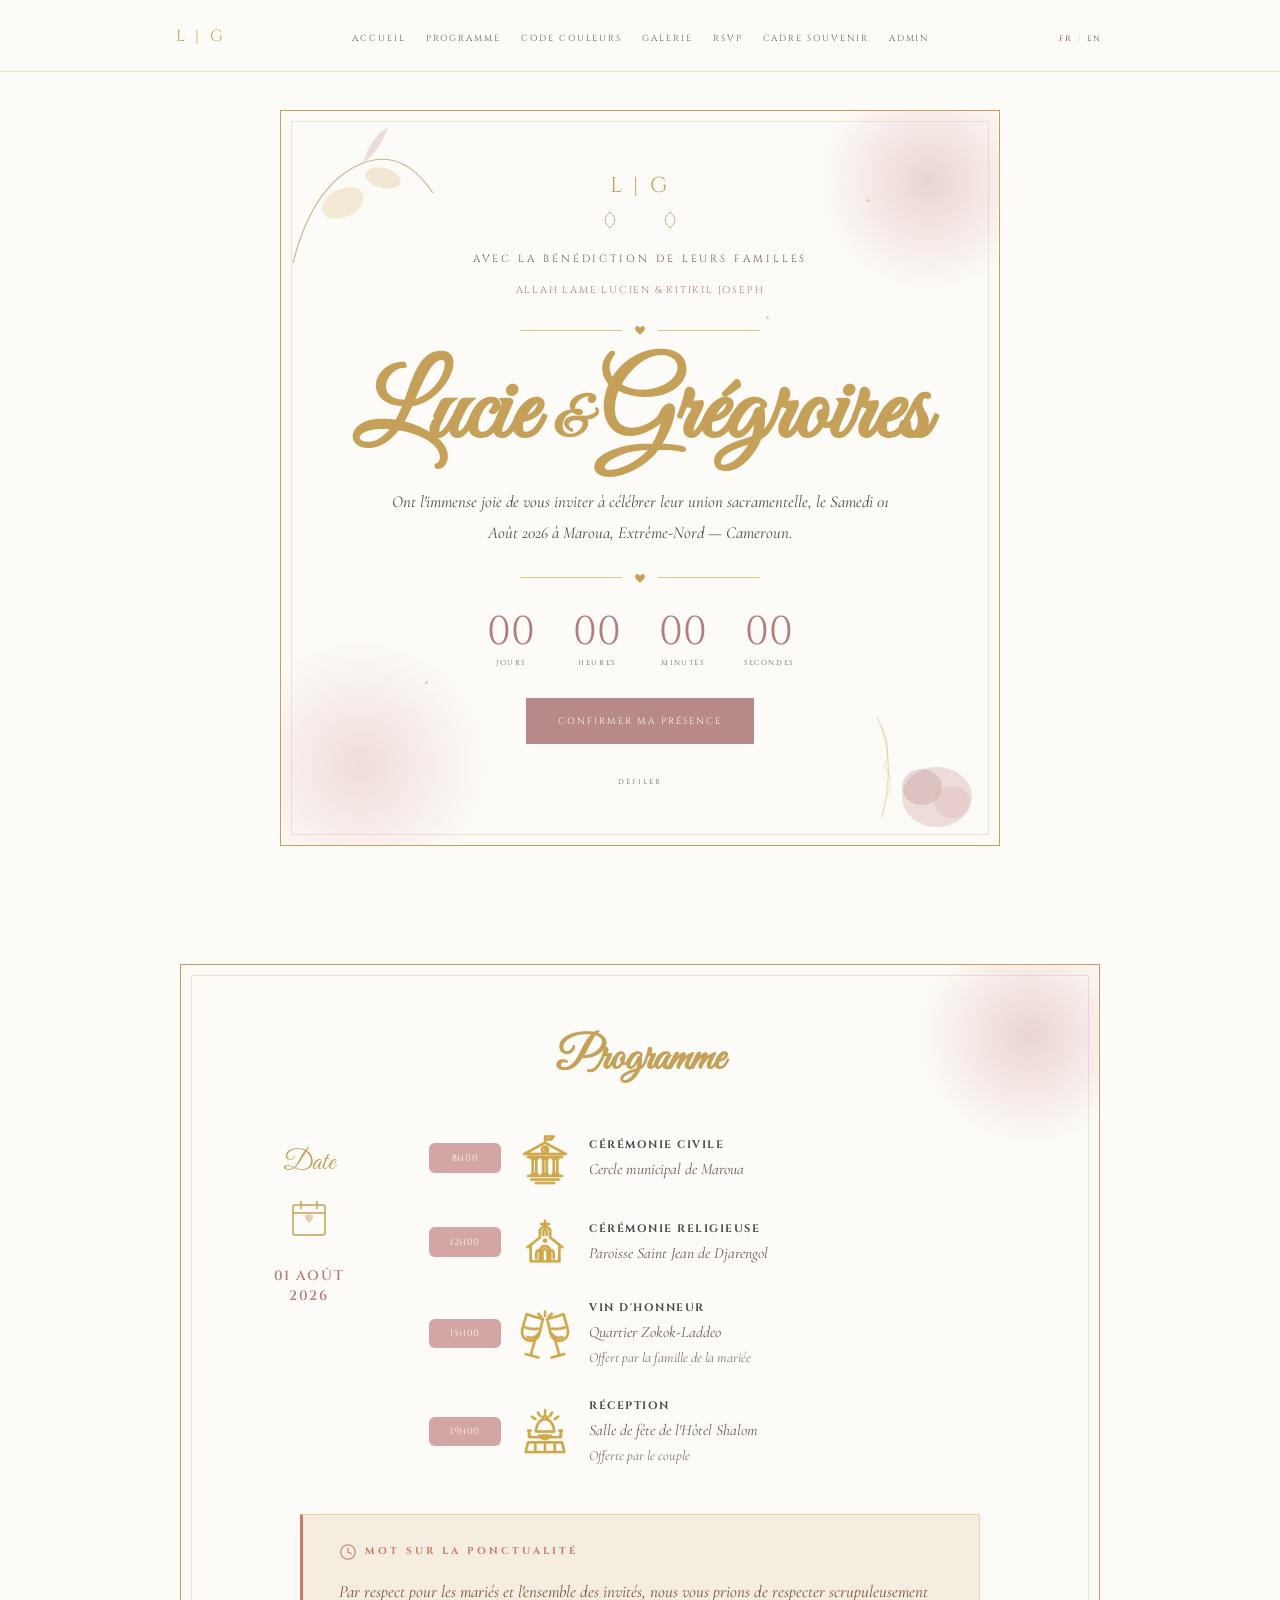
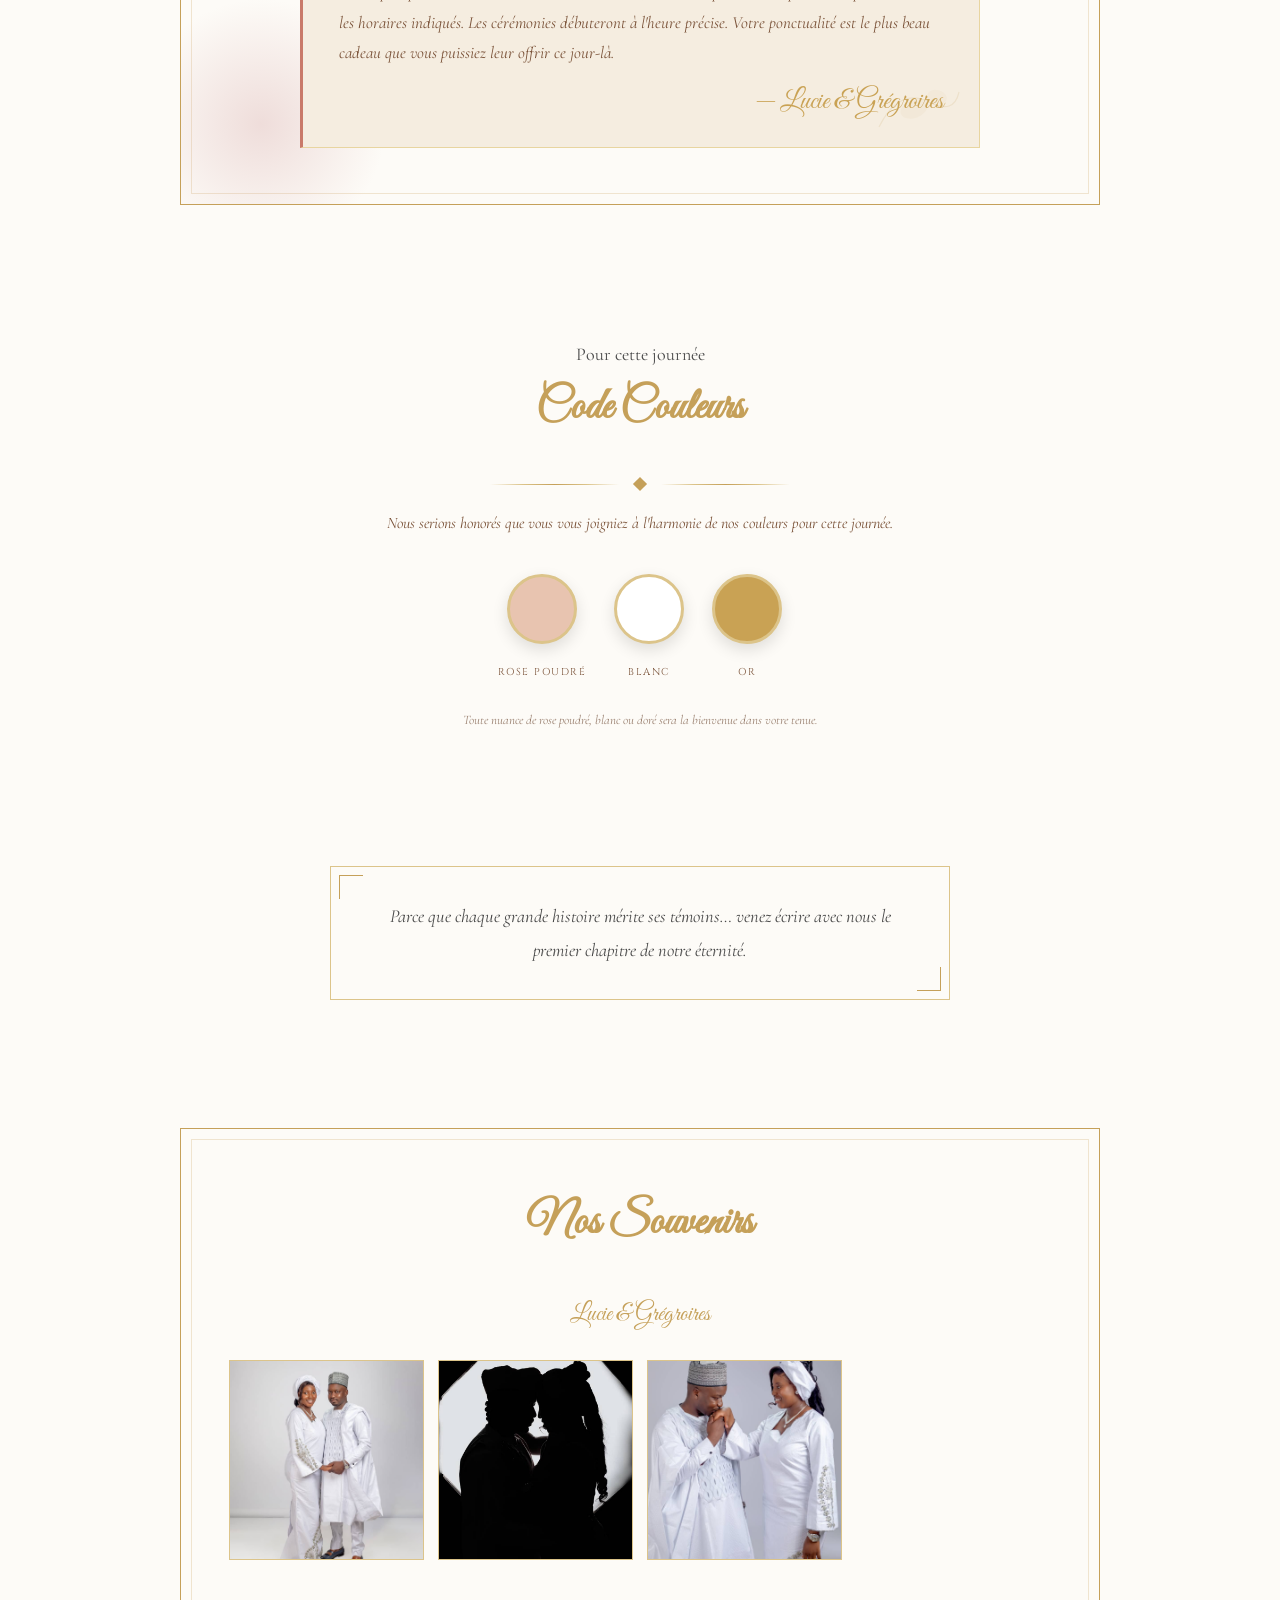
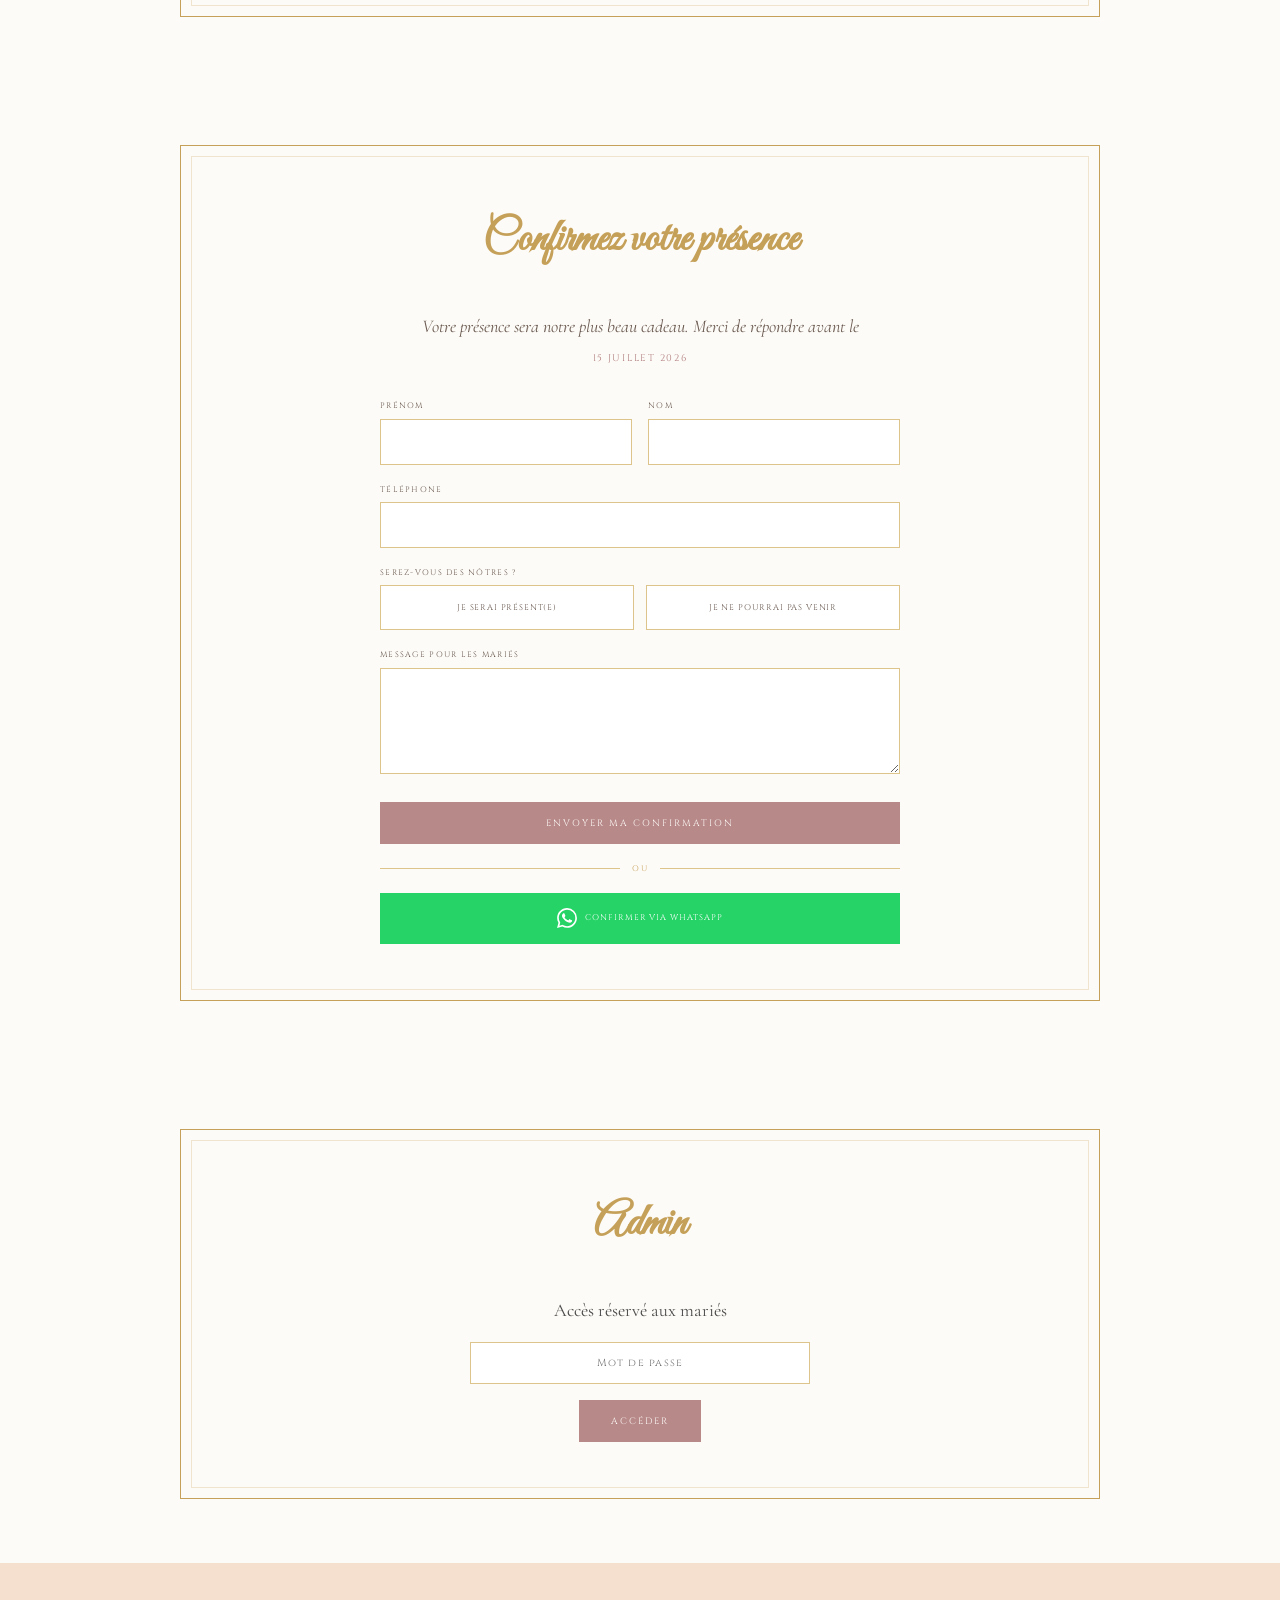
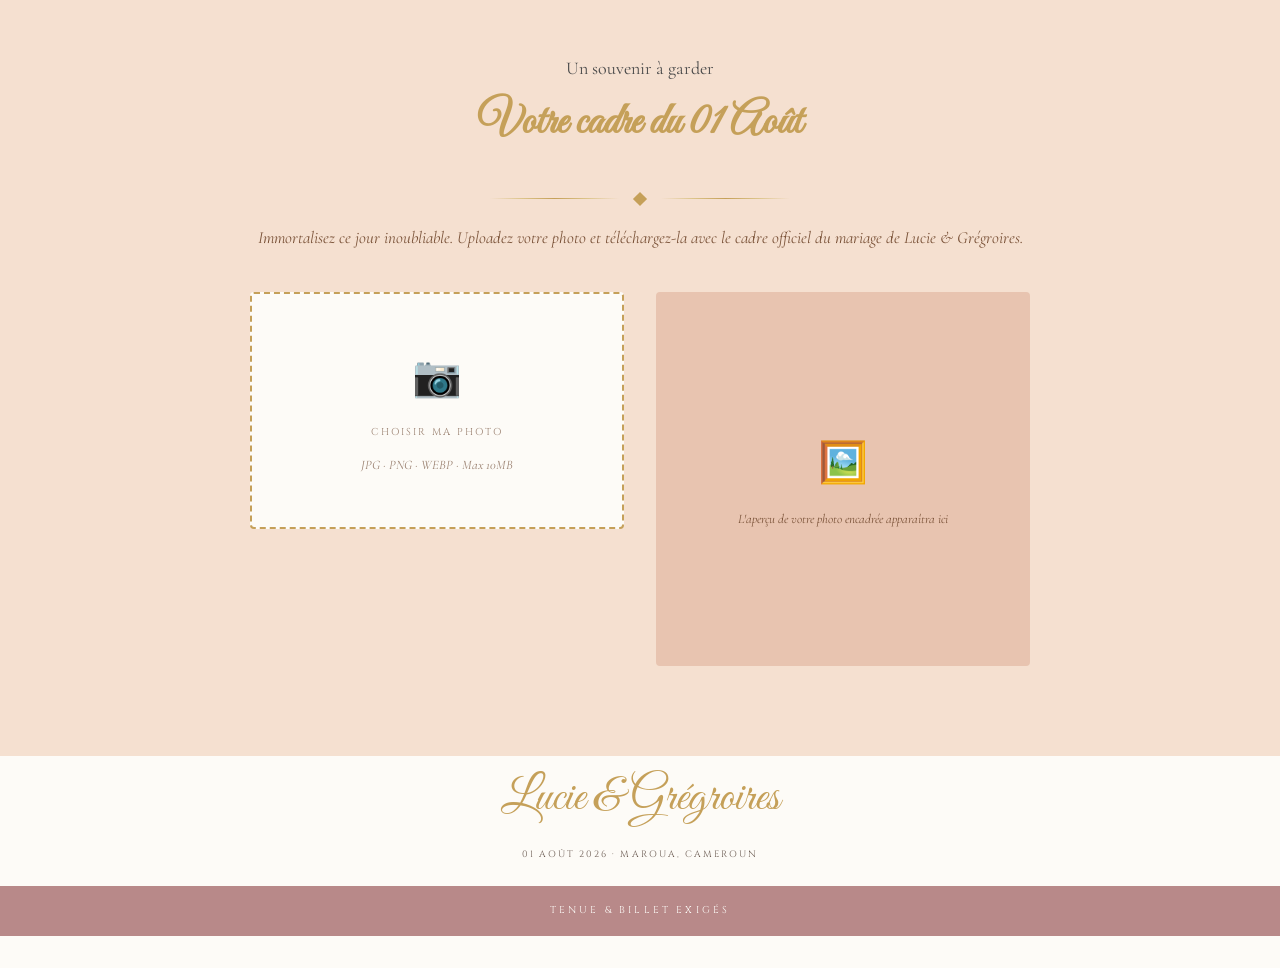
==== commit 80dae81e: "Ajout lightbox photos et section code couleurs Co-authored-by: Cursor <cursoragent@cursor.com>" ====
--- a/index.html
+++ b/index.html
@@ -18,6 +18,7 @@
       <ul class="nav-links" id="navLinks">
         <li><a href="#accueil" data-i18n="nav.home">Accueil</a></li>
         <li><a href="#programme" data-i18n="nav.program">Programme</a></li>
+        <li><a href="#dress-code" data-i18n="nav.dress">Code Couleurs</a></li>
         <li><a href="#galerie" data-i18n="nav.story">Galerie</a></li>
         <li><a href="#rsvp" data-i18n="nav.rsvp">RSVP</a></li>
         <li><a href="#souvenir" data-i18n="nav.souvenir">Cadre Souvenir</a></li>
@@ -183,6 +184,41 @@
     </div>
   </section>
 
+  <!-- ═══ CODE COULEURS ═══ -->
+  <section id="dress-code" class="section-dress-code">
+    <div class="dress-code-inner">
+      <p class="section-eyebrow reveal" data-i18n="dress.eyebrow">Pour cette journée</p>
+      <h2 class="section-title reveal" data-i18n="dress.title">Code Couleurs</h2>
+
+      <div class="gold-divider reveal">
+        <div class="line"></div><div class="diamond"></div><div class="line"></div>
+      </div>
+
+      <p class="dress-code-intro reveal" data-i18n="dress.intro">
+        Nous serions honorés que vous vous joigniez à l'harmonie de nos couleurs pour cette journée.
+      </p>
+
+      <div class="color-palette reveal">
+        <div class="color-swatch">
+          <div class="color-circle color-rose"></div>
+          <span data-i18n="dress.rose">Rose Poudré</span>
+        </div>
+        <div class="color-swatch">
+          <div class="color-circle color-white"></div>
+          <span data-i18n="dress.white">Blanc</span>
+        </div>
+        <div class="color-swatch">
+          <div class="color-circle color-gold"></div>
+          <span data-i18n="dress.gold">Or</span>
+        </div>
+      </div>
+
+      <p class="dress-code-note reveal" data-i18n="dress.note">
+        Toute nuance de rose poudré, blanc ou doré sera la bienvenue dans votre tenue.
+      </p>
+    </div>
+  </section>
+
   <!-- ═══ CITATION (cadre doré du faire-part) ═══ -->
   <section class="section">
     <div class="container reveal">
@@ -364,7 +400,13 @@
     <div class="footer-ribbon" data-i18n="footer.dress">Tenue & Billet Exigés</div>
   </footer>
 
+  <div id="lightbox-overlay" class="lightbox-overlay" aria-hidden="true">
+    <img id="lightbox-img" src="" alt="" />
+    <button type="button" id="lightbox-close" class="lightbox-close" aria-label="Fermer">×</button>
+  </div>
+
   <script src="js/app.js"></script>
   <script src="js/souvenir.js"></script>
+  <script src="js/lightbox.js"></script>
 </body>
 </html>
--- a/css/style.css
+++ b/css/style.css
@@ -678,6 +678,102 @@
   border-radius: 4px;
 }
 
+/* Lightbox */
+.lightbox-overlay {
+  display: none;
+  position: fixed;
+  inset: 0;
+  background: rgba(74, 46, 26, 0.92);
+  z-index: 9999;
+  align-items: center;
+  justify-content: center;
+  cursor: zoom-out;
+  padding: 20px;
+}
+.lightbox-overlay.open {
+  display: flex;
+}
+#lightbox-img {
+  max-width: 90vw;
+  max-height: 85vh;
+  border: 4px solid var(--gold);
+  box-shadow: 0 20px 60px rgba(0, 0, 0, 0.5);
+  cursor: default;
+}
+.lightbox-close {
+  position: absolute;
+  top: 24px;
+  right: 32px;
+  background: none;
+  border: none;
+  color: var(--gold);
+  font-size: 36px;
+  cursor: pointer;
+  font-family: Georgia, serif;
+  line-height: 1;
+}
+.zoomable-img {
+  cursor: zoom-in;
+  transition: transform 0.3s, box-shadow 0.3s;
+}
+.zoomable-img:hover {
+  transform: scale(1.03);
+  box-shadow: 0 12px 32px rgba(201, 162, 84, 0.35);
+}
+
+/* Code Couleurs */
+.section-dress-code {
+  background: var(--cream);
+  padding: 70px 20px;
+}
+.dress-code-inner {
+  max-width: 600px;
+  margin: 0 auto;
+  text-align: center;
+}
+.dress-code-intro {
+  font-style: italic;
+  font-size: 16px;
+  color: var(--brown-mid);
+  margin-bottom: 36px;
+  line-height: 1.8;
+}
+.color-palette {
+  display: flex;
+  justify-content: center;
+  gap: 28px;
+  flex-wrap: wrap;
+  margin-bottom: 24px;
+}
+.color-swatch { text-align: center; }
+.color-circle {
+  width: 70px;
+  height: 70px;
+  border-radius: 50%;
+  border: 3px solid var(--gold-light);
+  margin: 0 auto 10px;
+  box-shadow: 0 6px 16px rgba(0, 0, 0, 0.12);
+  transition: transform 0.3s;
+}
+.color-circle:hover {
+  transform: scale(1.1) translateY(-4px);
+}
+.color-rose { background: #e8c4b0; }
+.color-white { background: #ffffff; }
+.color-gold { background: #c9a254; }
+.color-swatch span {
+  font-family: var(--font-display);
+  font-size: 10px;
+  letter-spacing: 1.5px;
+  text-transform: uppercase;
+  color: var(--brown-mid);
+}
+.dress-code-note {
+  font-size: 13px;
+  font-style: italic;
+  color: var(--brown-light);
+}
+
 @media (max-width: 640px) {
   .nav-links {
     position: fixed; top: var(--header-h); left: 0; right: 0;
